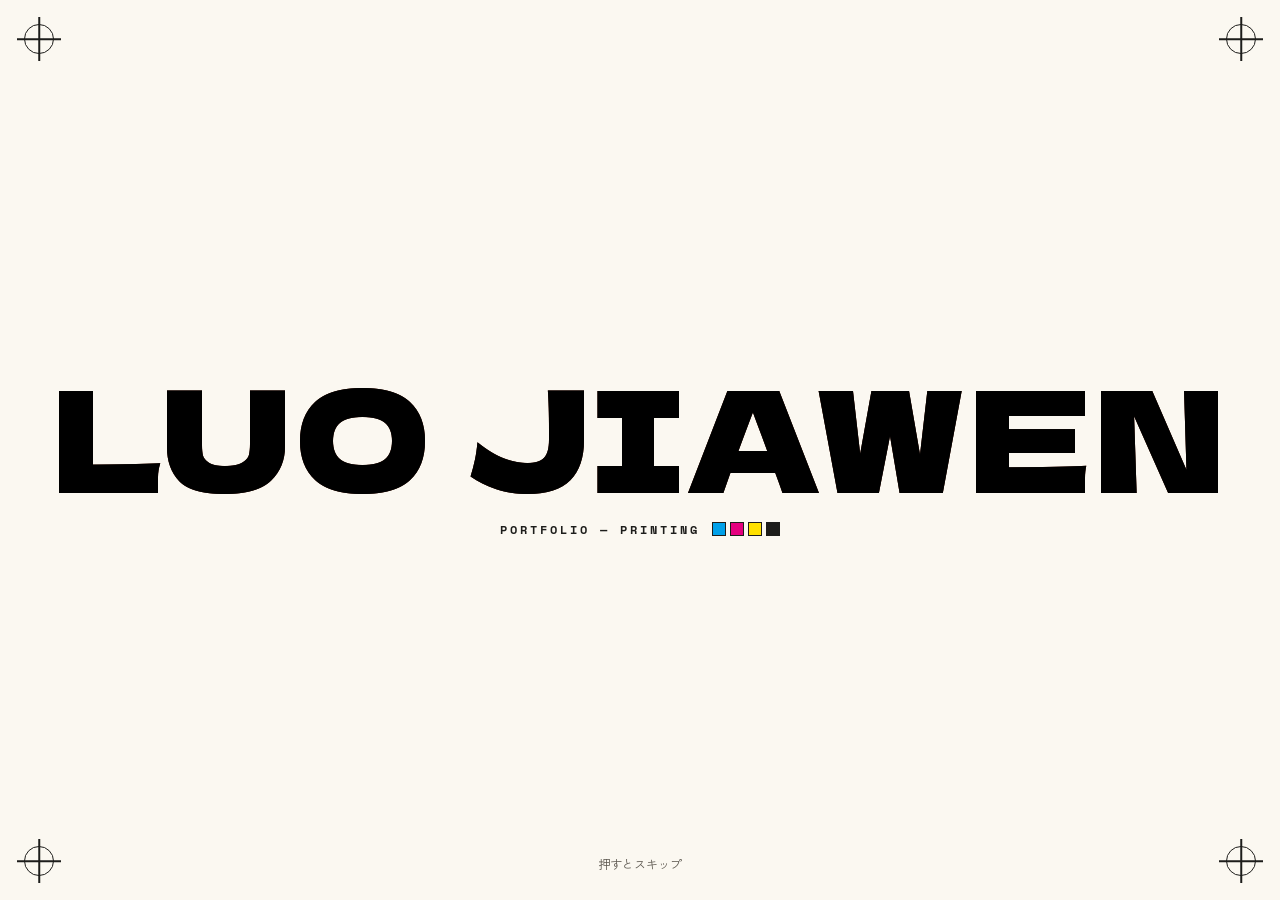
==== index.html @ 07262167 "Build desk-themed portfolio site from PRD Cutting-mat desk metaphor: CMYK registration intro, HELLO " ====
<!DOCTYPE html>
<html lang="ja">
<head>
<meta charset="UTF-8">
<meta name="viewport" content="width=device-width, initial-scale=1.0, viewport-fit=cover">
<title>LUO JIAWEN ポートフォリオ｜UI/UX・イラスト・Web制作</title>
<meta name="description" content="UI/UXデザイン、イラスト、グラフィック、Web制作を手がける罗嘉雯（ルオ ジアウェン）のポートフォリオ。デザインから実装まで、自分の手でつくっています。">
<meta name="theme-color" content="#2c5a4c">

<!-- SNS でシェアされたときの表示（OGP） -->
<meta property="og:type" content="website">
<meta property="og:title" content="LUO JIAWEN ポートフォリオ｜UI/UX・イラスト・Web制作">
<meta property="og:description" content="作業机の上に、作品を並べました。UI/UX・イラスト・グラフィック・Web制作・Webゲームのポートフォリオ。">
<!-- ※ 公開URLが変わったら、下の2行のURLも変えてください -->
<meta property="og:url" content="https://huu69769.github.io/portfolio/">
<meta property="og:image" content="https://huu69769.github.io/portfolio/assets/og.png">
<meta name="twitter:card" content="summary_large_image">

<link rel="icon" href="data:image/svg+xml,%3Csvg xmlns='http://www.w3.org/2000/svg' viewBox='0 0 32 32'%3E%3Crect x='2' y='5' width='28' height='22' rx='4' fill='%23fff' stroke='%231d1d1b' stroke-width='2'/%3E%3Cpath d='M3 10a4 4 0 0 1 4-4h18a4 4 0 0 1 4 4v4H3z' fill='%23e5322d'/%3E%3C/svg%3E">

<link rel="preconnect" href="https://fonts.googleapis.com">
<link rel="preconnect" href="https://fonts.gstatic.com" crossorigin>
<link href="https://fonts.googleapis.com/css2?family=Dela+Gothic+One&family=Permanent+Marker&family=Space+Mono:wght@400;700&family=Zen+Kaku+Gothic+New:wght@400;700&display=swap" rel="stylesheet">
<link rel="stylesheet" href="assets/css/style.css">
</head>
<body>

<!-- 開始の演出（印刷の版がずれて → ぴたっと合う）。押すとスキップ -->
<div id="intro" aria-hidden="true">
  <div class="intro-plates">
    <span class="plate c">LUO JIAWEN</span>
    <span class="plate m">LUO JIAWEN</span>
    <span class="plate y">LUO JIAWEN</span>
    <span class="plate k">LUO JIAWEN</span>
  </div>
  <p class="intro-cap">PORTFOLIO — PRINTING <span class="intro-bar"><i></i><i></i><i></i><i></i></span></p>
  <span class="reg tl"></span><span class="reg tr"></span><span class="reg bl"></span><span class="reg br"></span>
  <span class="intro-skip">押すとスキップ</span>
</div>

<main id="desk" class="desk">
  <!-- 背景の飾り（カッティングマットの目盛り・角度線）。読み上げ対象外 -->
  <div class="mat-deco" aria-hidden="true">
    <svg class="mat-angles" viewBox="0 0 400 400" preserveAspectRatio="none">
      <path d="M0 400L400 0M0 300L300 0M100 400L400 100" />
    </svg>
    <div class="mat-ruler-top"></div>
    <div class="mat-ruler-left"></div>
    <span class="mat-stamp">CUTTING MAT — A2 — 1 GRID = 1 cm</span>
  </div>

  <!-- 名札（自己紹介） -->
  <section class="nametag" aria-labelledby="hero-title">
    <h1 id="hero-title" class="nt-title">
      <span class="nt-band"><span class="nt-hello">HELLO</span> <span class="nt-my">MY NAME IS</span></span>
      <span class="nt-name">LUO JIAWEN</span>
    </h1>
    <ul class="nt-fields" aria-label="制作領域">
      <li><button class="field" data-open="uiux"><b>UI/UX</b><span>システム設計</span></button></li>
      <li><button class="field" data-open="illust"><b>Illustration</b><span>イラスト制作</span></button></li>
      <li><button class="field" data-open="univ"><b>Graphic</b><span>大学時代の作品</span></button></li>
    </ul>
    <div class="nt-cta">
      <button class="btn btn-ink" data-open="works">作品を見る</button>
      <button class="btn" data-open="contact">お問い合わせ</button>
    </div>
  </section>

  <!-- 机の上の作品たち（中身は assets/js/data.js の DESK から作られます） -->
  <div id="entries" class="entries" aria-label="作品と情報"></div>
</main>

<!-- 下の定規（ナビ ＋ 開いているウィンドウの一覧） -->
<nav class="ruler" aria-label="メインナビゲーション">
  <button class="rbtn m-only" id="mBack" disabled>
    <svg viewBox="0 0 24 24" aria-hidden="true"><path d="M15 5l-7 7 7 7"/></svg><span>もどる</span></button>
  <button class="rbtn m-only" id="mHome">
    <svg viewBox="0 0 24 24" aria-hidden="true"><path d="M4 11l8-7 8 7M6 10v10h12V10"/></svg><span>ホーム</span></button>
  <span class="ruler-brand d-only" aria-hidden="true">LUO JIAWEN</span>
  <button class="rbtn" data-open="works">
    <svg viewBox="0 0 24 24" aria-hidden="true"><path d="M3 7h7l2 2h9v11H3z"/></svg><span>作品</span></button>
  <button class="rbtn" data-open="about">
    <svg viewBox="0 0 24 24" aria-hidden="true"><circle cx="12" cy="9" r="4"/><path d="M4 21c1-4 4-6 8-6s7 2 8 6"/></svg><span>私について</span></button>
  <button class="rbtn" data-open="contact">
    <svg viewBox="0 0 24 24" aria-hidden="true"><rect x="3" y="6" width="18" height="13"/><path d="M3 7l9 7 9-7"/></svg><span>お問い合わせ</span></button>
  <div id="tabs" class="tabs d-only" aria-label="開いているウィンドウ"></div>
  <button class="rbtn d-only" id="resetDesk" title="作品の位置を最初に戻します">
    <svg viewBox="0 0 24 24" aria-hidden="true"><path d="M4 12a8 8 0 1 0 3-6.2M4 4v5h5"/></svg><span>並べ直す</span></button>
</nav>

<p id="live" class="sr-only" aria-live="polite"></p>

<script src="assets/js/data.js"></script>
<script src="assets/js/main.js"></script>
</body>
</html>
---- assets/css/style.css ----
/* ==========================================================================
   style.css ― 見た目（色・形・配置）
   色を変えたいときは、すぐ下の :root の中だけ変えれば全体に反映されます。
   ========================================================================== */
:root {
  --mat: #2c5a4c;            /* カッティングマットの緑 */
  --mat-line: rgba(255, 255, 255, .07);
  --mat-line-2: rgba(255, 255, 255, .15);
  --paper: #fbf8f1;          /* 紙 */
  --paper-2: #f1ebdd;
  --ink: #1d1d1b;            /* 墨 */
  --muted: #5b564e;          /* 補足の文字（紙の上でコントラスト 6:1 以上） */
  --red: #e5322d;            /* 名札の赤 */
  --pink: #ff4fa3;
  --blue: #0a6cff;
  --link: #0049b8;
  --yellow: #ffd23f;
  --kraft: #c9a274;
  --tape: rgba(246, 236, 204, .96);
  --bar: 54px;               /* 下の定規の高さ */

  --f-body: "Zen Kaku Gothic New", "Hiragino Sans", "Noto Sans JP", sans-serif;
  --f-display: "Dela Gothic One", "Zen Kaku Gothic New", sans-serif;
  --f-marker: "Permanent Marker", "Comic Sans MS", cursive;
  --f-mono: "Space Mono", ui-monospace, "SFMono-Regular", Menlo, monospace;
}

*, *::before, *::after { box-sizing: border-box; }
html, body { margin: 0; height: 100%; }
body {
  font-family: var(--f-body);
  color: var(--ink);
  background: var(--mat);
  overflow: hidden;
  -webkit-font-smoothing: antialiased;
  -webkit-tap-highlight-color: transparent;
}
img { display: block; max-width: 100%; }
button { font: inherit; color: inherit; }
a { color: var(--link); }
[hidden] { display: none !important; }
.sr-only {
  position: absolute !important; width: 1px; height: 1px; padding: 0; margin: -1px;
  overflow: hidden; clip: rect(0 0 0 0); white-space: nowrap; border: 0;
}
:focus-visible { outline: 3px solid var(--yellow); outline-offset: 3px; }
.sheet :focus-visible { outline-color: var(--blue); }
.img-missing { visibility: hidden; }
.m-only { display: none !important; }

/* ---------- ボタン ---------- */
.btn {
  display: inline-flex; align-items: center; justify-content: center; gap: 6px;
  min-height: 44px; padding: 0 18px;
  border: 2px solid var(--ink); border-radius: 999px;
  background: #fff; color: var(--ink);
  font-weight: 700; font-size: 14px; line-height: 1.2; text-decoration: none; white-space: nowrap;
  box-shadow: 3px 3px 0 var(--ink);
  cursor: pointer;
  transition: transform .12s, box-shadow .12s;
}
.btn:hover { transform: translate(-1px, -1px); box-shadow: 4px 4px 0 var(--ink); }
.btn:active { transform: translate(2px, 2px); box-shadow: 1px 1px 0 var(--ink); }
.btn-ink { background: var(--ink); color: #fff; box-shadow: 3px 3px 0 var(--red); }
.btn-ink:hover { box-shadow: 4px 4px 0 var(--red); }
.btn-red { background: var(--red); color: #fff; }
.row { display: flex; flex-wrap: wrap; gap: 12px; margin-top: 18px; }

/* ==========================================================================
   開始の演出（版ずれ → 見当合わせ）
   ========================================================================== */
#intro {
  --d: 1500ms;
  position: fixed; inset: 0; z-index: 9999;
  display: grid; place-items: center; align-content: center; gap: 18px;
  background: var(--paper);
  cursor: pointer;
  transition: opacity .35s, visibility .35s;
}
#intro.out { opacity: 0; visibility: hidden; }
.intro-plates { display: grid; font-family: var(--f-display); font-size: clamp(42px, 11vw, 150px); line-height: 1; letter-spacing: .02em; }
.plate { grid-area: 1 / 1; mix-blend-mode: multiply; animation: register var(--d) cubic-bezier(.6, 0, .2, 1) both; }
.plate.c { color: #00a0e9; --x: -.14em; --y: -.07em; }
.plate.m { color: #e4007f; --x: .12em;  --y: .05em; }
.plate.y { color: #ffe100; --x: -.05em; --y: .12em; }
.plate.k { color: var(--ink); animation-name: ink-in; }
@keyframes register { from { transform: translate(var(--x), var(--y)); } 70%, to { transform: none; } }
@keyframes ink-in { 0%, 55% { opacity: 0; } 85%, to { opacity: 1; } }
.intro-cap { margin: 0; font: 700 12px var(--f-mono); letter-spacing: .25em; display: flex; align-items: center; gap: 12px; }
.intro-bar { display: inline-flex; gap: 4px; }
.intro-bar i { width: 14px; height: 14px; border: 1.5px solid var(--ink); animation: fill var(--d) steps(1) both; }
.intro-bar i:nth-child(1) { --c: #00a0e9; animation-delay: calc(var(--d) * .1); }
.intro-bar i:nth-child(2) { --c: #e4007f; animation-delay: calc(var(--d) * .3); }
.intro-bar i:nth-child(3) { --c: #ffe100; animation-delay: calc(var(--d) * .5); }
.intro-bar i:nth-child(4) { --c: var(--ink); animation-delay: calc(var(--d) * .7); }
@keyframes fill { from { background: transparent; } to { background: var(--c); } }
.reg { position: absolute; width: 30px; height: 30px; border: 1.5px solid var(--ink); border-radius: 50%; }
.reg::before, .reg::after { content: ""; position: absolute; background: var(--ink); }
.reg::before { left: 50%; top: -8px; bottom: -8px; width: 1.5px; transform: translateX(-50%); }
.reg::after { top: 50%; left: -8px; right: -8px; height: 1.5px; transform: translateY(-50%); }
.reg.tl { top: 24px; left: 24px; } .reg.tr { top: 24px; right: 24px; }
.reg.bl { bottom: 24px; left: 24px; } .reg.br { bottom: 24px; right: 24px; }
.intro-skip { position: absolute; bottom: 28px; left: 50%; transform: translateX(-50%); font-size: 12px; color: var(--muted); }

/* ==========================================================================
   机（カッティングマット）
   ========================================================================== */
.desk {
  position: fixed; inset: 0 0 var(--bar) 0;
  overflow: hidden; overflow: clip;
  background-color: var(--mat);
  background-image:
    linear-gradient(var(--mat-line-2) 1px, transparent 1px),
    linear-gradient(90deg, var(--mat-line-2) 1px, transparent 1px),
    linear-gradient(var(--mat-line) 1px, transparent 1px),
    linear-gradient(90deg, var(--mat-line) 1px, transparent 1px);
  background-size: 120px 120px, 120px 120px, 24px 24px, 24px 24px;
  background-position: -1px -1px;
}
.mat-deco { position: absolute; inset: 0; pointer-events: none; }
.mat-angles { position: absolute; inset: 0; width: 100%; height: 100%; }
.mat-angles path { stroke: rgba(255, 255, 255, .07); stroke-width: 1.5; fill: none; vector-effect: non-scaling-stroke; }
.mat-ruler-top, .mat-ruler-left { position: absolute; }
.mat-ruler-top {
  top: 0; left: 0; right: 0; height: 12px;
  background:
    repeating-linear-gradient(90deg, rgba(255,255,255,.4) 0 1px, transparent 1px 120px) 0 0 / 100% 12px no-repeat,
    repeating-linear-gradient(90deg, rgba(255,255,255,.25) 0 1px, transparent 1px 24px) 0 0 / 100% 6px no-repeat;
}
.mat-ruler-left {
  top: 0; bottom: 0; left: 0; width: 12px;
  background:
    repeating-linear-gradient(rgba(255,255,255,.4) 0 1px, transparent 1px 120px) 0 0 / 12px 100% no-repeat,
    repeating-linear-gradient(rgba(255,255,255,.25) 0 1px, transparent 1px 24px) 0 0 / 6px 100% no-repeat;
}
.mat-stamp {
  position: absolute; left: 24px; bottom: 14px;
  font: 700 11px var(--f-mono); letter-spacing: .2em; color: rgba(255, 255, 255, .28);
}

/* ---------- 名札（自己紹介） ---------- */
.nametag {
  position: absolute; left: 50%; top: 50%; z-index: 1;
  width: clamp(320px, 35vw, 460px);
  padding-bottom: 20px;
  background: #fff;
  border-radius: 18px;
  box-shadow: 0 0 0 2px var(--ink), 10px 12px 0 rgba(0, 0, 0, .28);
  transform: translate(-50%, -52%) rotate(-2deg);
}
.nt-title { margin: 0; font-weight: 400; text-align: center; }
.nt-band {
  display: block;
  padding: 16px 12px 14px;
  background: var(--red); color: #fff;
  border-radius: 18px 18px 0 0;
}
.nt-hello { display: block; font-family: var(--f-display); font-size: clamp(46px, 5vw, 70px); line-height: 1; letter-spacing: .05em; }
.nt-my { display: block; margin-top: 6px; font: 700 clamp(12px, 1.2vw, 16px) var(--f-mono); letter-spacing: .32em; }
.nt-name {
  display: block;
  padding: 16px 10px 4px;
  font-family: var(--f-marker); font-size: clamp(38px, 4.4vw, 60px); line-height: 1.05;
  transform: rotate(-3deg);
}
.nt-fields { list-style: none; display: grid; grid-template-columns: repeat(3, 1fr); gap: 8px; margin: 12px 18px 0; padding: 0; }
.field {
  width: 100%; min-height: 54px;
  display: flex; flex-direction: column; align-items: center; justify-content: center; gap: 2px;
  padding: 6px 4px;
  border: 1.5px dashed #a9a193; border-radius: 10px;
  background: #faf7f0;
  cursor: pointer;
}
.field:hover { border-style: solid; border-color: var(--ink); background: #fff; }
.field b { font: 700 13px var(--f-mono); }
.field span { font-size: 11.5px; color: var(--muted); }
.nt-cta { display: flex; justify-content: center; gap: 12px; margin: 16px 18px 0; }

/* ==========================================================================
   机の上の作品（ドラッグできる）
   ========================================================================== */
.entries { position: absolute; inset: 14px 0 0 14px; z-index: 2; pointer-events: none; }
.entry {
  --r: 0deg;
  position: absolute;
  width: 18em;
  display: flex; flex-direction: column; align-items: center; gap: .5em;
  padding: .6em;
  border: 0; background: none;
  font-size: 10px; text-decoration: none; color: var(--ink);
  cursor: grab;
  touch-action: none; user-select: none; -webkit-user-select: none;
  pointer-events: auto;
  transform: rotate(var(--r));
}
body:not(.ready) .entry { opacity: 0; }
body.ready .entry { animation: drop .5s cubic-bezier(.3, 1.4, .5, 1) backwards; animation-delay: calc(var(--i) * 50ms); }
@keyframes drop { from { opacity: 0; transform: translateY(-18px) rotate(calc(var(--r) * 2)) scale(1.08); } }
.entry.settle { transition: left .45s cubic-bezier(.3, 1.2, .5, 1), top .45s cubic-bezier(.3, 1.2, .5, 1); }
.entry:focus-visible { outline-offset: 2px; border-radius: 10px; }
.thing { position: relative; display: grid; place-items: center; width: 16em; height: 12.5em; transition: transform .18s; }
.thing > * { filter: drop-shadow(.5em .6em 0 rgba(0, 0, 0, .28)); }
.entry.dragging { cursor: grabbing; z-index: 50; }
.entry.dragging .thing { transform: scale(1.05) rotate(2deg); }
.entry.dragging .thing > * { filter: drop-shadow(1em 1.3em 0 rgba(0, 0, 0, .22)); }
.tape {
  position: relative;
  padding: .35em 1em;
  background: var(--tape);
  font-size: 1.35em; font-weight: 700; line-height: 1.3; text-align: center;
  transform: rotate(calc(var(--r) * -1.3));
  clip-path: polygon(2% 0, 98% 4%, 100% 50%, 97% 100%, 1% 96%, 0 50%);
}
@media (hover: hover) {
  .entry:hover .thing { transform: translateY(-5px); }
}

/* --- 小物：ブラウザ（Web制作） --- */
.o-browser { width: 16em; height: 11em; display: flex; flex-direction: column; background: #fff; border: .2em solid var(--ink); border-radius: .7em; overflow: hidden; }
.o-bar { display: flex; gap: .35em; align-items: center; height: 1.7em; padding: 0 .6em; background: var(--ink); flex: none; }
.o-bar i { width: .6em; height: .6em; border-radius: 50%; background: var(--red); }
.o-bar i:nth-child(2) { background: var(--yellow); }
.o-bar i:nth-child(3) { background: #3ccf8e; }
.o-screen { position: relative; flex: 1; overflow: hidden; background: repeating-linear-gradient(-45deg, var(--blue) 0 .9em, #3a88ff .9em 1.8em); }
.o-screen img { width: 100%; height: 100%; object-fit: cover; object-position: top; }
.o-www { position: absolute; right: .5em; bottom: .5em; padding: .15em .6em; background: var(--yellow); border: .15em solid var(--ink); border-radius: 99px; font: 700 1.1em var(--f-mono); }

/* --- 小物：ゲームカセット（Web ゲーム） --- */
.o-cart {
  position: relative; width: 12.5em; height: 12.5em;
  background: #d8d2c4;
  border: .2em solid var(--ink);
  border-radius: .5em .5em 1.2em 1.2em;
  clip-path: polygon(0 0, 84% 0, 100% 12%, 100% 100%, 0 100%);
}
.o-cart::before {
  content: ""; position: absolute; left: 1em; right: 2.4em; top: .7em; height: 1.3em;
  background: repeating-linear-gradient(90deg, #a79f8f 0 .25em, transparent .25em .6em);
}
.o-cart-label {
  position: absolute; left: 1em; right: 1em; top: 2.6em; bottom: 1.6em;
  display: flex; flex-direction: column; overflow: hidden;
  background: var(--c, var(--pink)); border: .15em solid var(--ink); border-radius: .3em;
}
.o-cart-label img { flex: 1; min-height: 0; width: 100%; object-fit: cover; border-bottom: .15em solid var(--ink); background: var(--paper); }
.o-cart-label b { padding: .2em .4em; font: 700 1.05em var(--f-mono); color: #fff; letter-spacing: .1em; }
.o-cart-play {
  position: absolute; right: -.4em; bottom: 1em; z-index: 1;
  padding: .2em .7em; background: var(--yellow); border: .15em solid var(--ink); border-radius: 99px;
  font: 700 1.1em var(--f-mono); transform: rotate(-8deg);
}
.preview {
  position: absolute; left: 50%; bottom: calc(100% - .5em); z-index: 5;
  width: 24em; padding: .7em;
  background: #fff; border: .2em solid var(--ink); border-radius: .8em;
  box-shadow: .6em .6em 0 rgba(0, 0, 0, .3);
  transform: translateX(-50%) rotate(calc(var(--r) * -1));
  opacity: 0; visibility: hidden; transition: opacity .15s, visibility .15s;
  pointer-events: none;
}
.preview-below .preview { bottom: auto; top: calc(100% - 1em); }
.preview img { width: 100%; aspect-ratio: 16 / 10; object-fit: cover; border-radius: .4em; background: var(--paper-2); }
.preview span { display: block; margin-top: .5em; font-size: 1.25em; font-weight: 700; text-align: left; }
@media (hover: hover) {
  .entry:hover .preview { opacity: 1; visibility: visible; }
}
.entry:focus-visible .preview { opacity: 1; visibility: visible; }
.entry.dragging .preview { opacity: 0; visibility: hidden; }

/* --- 小物：タブレット2枚（UI/UX） --- */
.o-tabs { position: relative; width: 16em; height: 12em; }
.o-tab {
  position: absolute; width: 13.5em; height: 9.6em; padding: .6em;
  background: var(--ink); border-radius: 1em;
}
.o-tab img { width: 100%; height: 100%; object-fit: cover; border-radius: .4em; background: #333; }
.o-tab:nth-child(1) { right: 0; top: 0; transform: rotate(7deg); }
.o-tab:nth-child(2) { left: 0; bottom: 0; transform: rotate(-4deg); }

/* --- 小物：スケッチブック（イラスト） --- */
.o-sketch { position: relative; width: 14em; height: 11.5em; padding: 1.8em 1.2em 1.2em; background: var(--kraft); border: .2em solid var(--ink); border-radius: .3em .3em .6em .6em; }
.o-sketch::before {
  content: ""; position: absolute; left: .8em; right: .8em; top: -.7em; height: 1.6em;
  background: radial-gradient(circle at 50% 50%, transparent .28em, var(--ink) .3em, var(--ink) .42em, transparent .44em) 0 0 / 1.1em 1.6em repeat-x;
}
.o-sketch img { width: 100%; height: 100%; object-fit: cover; border: .2em solid #fff; background: #fff; }

/* --- 小物：ポラロイド（大学時代） --- */
.o-polas { position: relative; width: 16em; height: 12.5em; }
.o-pola { position: absolute; width: 9.6em; padding: .6em .6em 2.2em; background: #fff; border: .12em solid #cfc8b8; }
.o-pola img { width: 100%; aspect-ratio: 1; object-fit: cover; background: var(--paper-2); }
.o-pola:nth-child(1) { left: .5em; top: .6em; transform: rotate(-9deg); }
.o-pola:nth-child(2) { right: .5em; top: 0; transform: rotate(6deg); }

/* --- 小物：フォルダ（すべての作品） --- */
.o-folder { position: relative; width: 15.5em; height: 11em; margin-top: 1em; }
.o-folder::before { content: ""; position: absolute; left: 0; top: -1.2em; width: 6em; height: 2em; background: #e0b965; border: .2em solid var(--ink); border-bottom: 0; border-radius: .5em .5em 0 0; }
.o-folder-paper { position: absolute; left: 1em; right: 1.4em; top: -.6em; height: 5em; background: #fff; border: .15em solid var(--ink); transform: rotate(-3deg); }
.o-folder-paper + .o-folder-paper { background: var(--pink); transform: rotate(4deg); left: 2.5em; }
.o-folder-front {
  position: absolute; inset: 0;
  display: flex; flex-direction: column; justify-content: center; align-items: center; gap: .2em;
  background: #f0cd7d; border: .2em solid var(--ink); border-radius: .3em .6em .6em .6em;
}
.o-folder-front b { font-family: var(--f-display); font-size: 2.6em; letter-spacing: .06em; }
.o-folder-front small { font: 700 1.05em var(--f-mono); letter-spacing: .2em; }

/* --- 小物：IDカード（私について） --- */
.o-id { width: 15.5em; height: 10em; display: grid; grid-template-columns: 4.8em 1fr; grid-template-rows: 2.2em 1fr; gap: .7em; padding: 0 .9em .9em; background: #fff; border: .2em solid var(--ink); border-radius: .8em; overflow: hidden; }
.o-id-head { grid-column: 1 / -1; margin: 0 -.9em; padding: 0 .9em; display: flex; align-items: center; justify-content: space-between; background: var(--red); color: #fff; font: 700 1.05em var(--f-mono); letter-spacing: .2em; }
.o-id img { width: 4.8em; height: 5.8em; object-fit: cover; border: .15em solid var(--ink); border-radius: .3em; }
.o-id-lines { display: flex; flex-direction: column; gap: .55em; padding-top: .3em; }
.o-id-lines i { display: block; height: .55em; border-radius: 1em; background: #ddd6c8; }
.o-id-lines i:first-child { height: .9em; width: 80%; background: var(--ink); }
.o-id-lines i:nth-child(3) { width: 70%; }

/* --- 小物：封筒（お問い合わせ） --- */
.o-mail {
  position: relative; width: 15.5em; height: 10em;
  background: #fff;
  border: .55em solid transparent;
  border-image: repeating-linear-gradient(-45deg, var(--red) 0 .8em, #fff .8em 1.6em, var(--blue) 1.6em 2.4em, #fff 2.4em 3.2em) 10;
  outline: .2em solid var(--ink);
}
.o-mail svg { position: absolute; inset: 0; width: 100%; height: 100%; }
.o-mail-stamp { position: absolute; right: .6em; top: .6em; width: 3em; height: 3.6em; background: var(--yellow); outline: .2em dotted #fff; outline-offset: -.35em; border: .12em solid var(--ink); display: grid; place-items: center; font: 700 1.4em var(--f-display); }

/* --- 小物：履歴書 --- */
.o-doc { position: relative; width: 10.5em; height: 13em; padding: 2.2em 1em 1em; background: #fff; border: .2em solid var(--ink); }
.o-doc b { display: block; font-size: 1.3em; margin-bottom: .5em; }
.o-doc i { display: block; height: .45em; margin-bottom: .6em; background: #ddd6c8; border-radius: 1em; }
.o-doc i:nth-of-type(2) { width: 75%; }
.o-doc i:nth-of-type(4) { width: 60%; }
.o-doc-pdf { position: absolute; right: -.6em; bottom: 1.2em; padding: .1em .6em; background: var(--red); color: #fff; border: .15em solid var(--ink); font: 700 1.2em var(--f-mono); }
.o-doc::before { content: ""; position: absolute; left: 1.4em; top: -1.1em; width: 1.6em; height: 3.4em; border: .3em solid #8c8a86; border-radius: 1em; }

/* ==========================================================================
   ウィンドウ（シート）
   ========================================================================== */
.sheet {
  position: absolute;
  display: flex; flex-direction: column;
  max-width: calc(100% - 24px); max-height: calc(100% - 24px);
  background: var(--paper);
  border: 2px solid var(--ink); border-radius: 12px;
  box-shadow: 9px 10px 0 rgba(0, 0, 0, .32);
  overflow: hidden;
  animation: sheet-in .2s cubic-bezier(.2, 1.2, .4, 1);
}
@keyframes sheet-in { from { opacity: 0; transform: translateY(10px) scale(.97); } }
.sheet-bar {
  display: flex; align-items: center; gap: 10px; flex: none;
  height: 46px; padding: 0 6px 0 12px;
  background: #8b857a; color: #fff;
  cursor: grab; user-select: none; -webkit-user-select: none; touch-action: none;
}
.sheet.active .sheet-bar { background: var(--ink); }
.sheet-kind { flex: none; padding: 2px 8px; border-radius: 4px; background: var(--k, #fff); color: var(--ink); font: 700 10.5px var(--f-mono); letter-spacing: .12em; }
.sheet-title { flex: 1; min-width: 0; margin: 0; font-size: 15px; font-weight: 700; white-space: nowrap; overflow: hidden; text-overflow: ellipsis; }
.sheet-title:focus { outline: none; }
.sbtn {
  flex: none; width: 34px; height: 34px;
  display: grid; place-items: center;
  border: 1.5px solid rgba(255, 255, 255, .7); border-radius: 8px;
  background: transparent; color: #fff;
  cursor: pointer;
}
.sbtn:hover { background: rgba(255, 255, 255, .15); }
.sbtn svg { width: 16px; height: 16px; fill: none; stroke: currentColor; stroke-width: 2.4; stroke-linecap: round; }
.sheet-body { flex: 1; min-height: 0; overflow: auto; overscroll-behavior: contain; padding: 22px; }
.sheet-foot { flex: none; padding: 7px 14px; border-top: 1.5px solid #e2dbcb; background: var(--paper-2); font-size: 12.5px; color: var(--muted); }
.sheet.maxed { position: fixed !important; inset: 0 !important; width: auto !important; max-width: none; max-height: none; border-radius: 0; z-index: 8000 !important; }
.sheet.maxed .sheet-body { padding: 10px; display: flex; flex-direction: column; }

.lead { margin: 0 0 18px; line-height: 1.8; font-size: 14.5px; }

/* ---------- 作品カード ---------- */
.filters { display: flex; flex-wrap: wrap; gap: 8px; margin: 0 0 22px; }
.chip {
  min-height: 40px; padding: 0 14px;
  border: 1.5px solid var(--ink); border-radius: 999px; background: #fff;
  font-size: 13px; font-weight: 700; cursor: pointer;
}
.chip[aria-pressed="true"] { background: var(--ink); color: #fff; }
.cat + .cat { margin-top: 30px; }
.cat-h { display: flex; align-items: baseline; gap: 10px; margin: 0 0 14px; font-size: 17px; }
.cat-h small { font: 700 11px var(--f-mono); color: var(--muted); letter-spacing: .1em; }
.cards { display: grid; grid-template-columns: repeat(auto-fill, minmax(190px, 1fr)); gap: 18px; }
.card {
  display: flex; flex-direction: column; gap: 4px;
  padding: 0; border: 0; background: none; text-align: left;
  cursor: pointer;
}
.card .ph { position: relative; aspect-ratio: 4 / 3; margin-bottom: 6px; overflow: hidden; border: 2px solid var(--ink); border-radius: 8px; background: var(--paper-2); }
.card .ph img { width: 100%; height: 100%; object-fit: cover; transition: transform .35s; }
.card:hover .ph img { transform: scale(1.04); }
.card b { font-size: 15px; line-height: 1.4; }
.card small { font-size: 12.5px; line-height: 1.6; color: var(--muted); }
.badge { position: absolute; left: 8px; top: 8px; z-index: 1; padding: 2px 9px; border-radius: 99px; background: var(--ink); color: #fff; font: 700 11px var(--f-mono); letter-spacing: .06em; }
.badge.play { background: var(--red); }
.ph-fake {
  width: 100%; height: 100%;
  display: grid; place-items: center; padding: 1em; text-align: center;
  background: repeating-linear-gradient(-45deg, var(--blue) 0 14px, #3a88ff 14px 28px);
  color: #fff; font-family: var(--f-display); font-size: clamp(16px, 2.4vw, 26px); line-height: 1.3;
}
.ph-fake.game { background: repeating-linear-gradient(-45deg, var(--pink) 0 14px, #ff74b7 14px 28px); color: var(--ink); }
.card .ph-fake { font-size: 15px; }

/* ---------- Web制作（ブラウザ＋カルーセル） ---------- */
.addr { display: flex; align-items: center; gap: 8px; margin-bottom: 14px; }
.addr-dots { display: flex; gap: 5px; }
.addr-dots i { width: 11px; height: 11px; border-radius: 50%; border: 1.5px solid var(--ink); background: var(--red); }
.addr-dots i:nth-child(2) { background: var(--yellow); }
.addr-dots i:nth-child(3) { background: #3ccf8e; }
.addr-field {
  flex: 1; min-width: 0; height: 40px; display: flex; align-items: center; padding: 0 14px;
  border: 1.5px solid var(--ink); border-radius: 999px; background: #fff;
  font: 13px var(--f-mono); white-space: nowrap; overflow: hidden; text-overflow: ellipsis;
}
.addr .btn { min-height: 40px; padding: 0 14px; box-shadow: 2px 2px 0 var(--ink); }
.car { position: relative; }
.car-view { overflow: hidden; }
.car-track { display: flex; transition: transform .5s cubic-bezier(.3, .8, .2, 1); touch-action: pan-y; }
.slide { flex: 0 0 100%; min-width: 0; padding: 2px 2px 6px; }
.shot {
  position: relative; display: block; width: 100%; aspect-ratio: 16 / 9; padding: 0;
  overflow: hidden; border: 2px solid var(--ink); border-radius: 10px; background: var(--paper-2);
  cursor: pointer;
}
.shot img { width: 100%; height: 100%; object-fit: cover; object-position: top; transition: transform .4s; }
.shot:hover img { transform: scale(1.02); }
.shot-play { position: absolute; right: 12px; bottom: 12px; padding: 4px 12px; border: 2px solid var(--ink); border-radius: 99px; background: var(--yellow); font: 700 13px var(--f-mono); }
.car-nav { position: absolute; left: 0; right: 0; top: 0; aspect-ratio: 16 / 9; pointer-events: none; display: flex; align-items: center; justify-content: space-between; padding: 0 10px; }
.car-arrow {
  pointer-events: auto;
  width: 46px; height: 46px; display: grid; place-items: center;
  border: 2px solid var(--ink); border-radius: 50%; background: #fff;
  box-shadow: 2px 2px 0 var(--ink); cursor: pointer;
}
.car-arrow svg { width: 20px; height: 20px; fill: none; stroke: currentColor; stroke-width: 2.6; stroke-linecap: round; stroke-linejoin: round; }
.slide-info { padding: 16px 2px 0; }
.slide-kind { display: inline-block; margin: 0 0 6px; padding: 1px 9px; border-radius: 4px; background: var(--blue); color: #fff; font: 700 11px var(--f-mono); letter-spacing: .08em; }
.slide-kind.game { background: var(--red); }
.slide-info h3 { margin: 0 0 6px; font-size: 20px; }
.slide-info p { margin: 0 0 6px; font-size: 14px; line-height: 1.75; }
.slide-info .role { font-size: 13px; color: var(--muted); }
.tags { display: flex; flex-wrap: wrap; gap: 6px; margin: 8px 0 0; padding: 0; list-style: none; }
.tags li { padding: 1px 10px; border: 1.5px solid var(--ink); border-radius: 99px; font: 700 11.5px var(--f-mono); }
.slide-actions { display: flex; flex-wrap: wrap; gap: 12px; margin-top: 14px; }
.dots { display: flex; justify-content: center; margin-top: 8px; }
.dot { width: 44px; height: 44px; display: grid; place-items: center; padding: 0; border: 0; background: none; cursor: pointer; }
.dot::before { content: ""; width: 12px; height: 12px; border: 2px solid var(--ink); border-radius: 99px; background: #fff; transition: width .2s; }
.dot.game::before { border-radius: 3px; border-color: var(--red); }
.dot[aria-current="true"]::before { width: 28px; background: var(--ink); }
.dot.game[aria-current="true"]::before { background: var(--red); }

/* ---------- Web ゲーム ---------- */
.g-title { display: grid; gap: 18px; }
.g-shot { display: block; width: 100%; padding: 0; aspect-ratio: 16 / 10; overflow: hidden; border: 2px solid var(--ink); border-radius: 10px; background: var(--paper-2); }
.g-shot img { width: 100%; height: 100%; object-fit: cover; }
button.g-shot { cursor: pointer; }
.g-ctrl { display: inline-block; margin: 0 0 8px; padding: 2px 10px; border-radius: 4px; background: var(--ink); color: #fff; font-size: 12px; font-weight: 700; }
.g-meta h3 { margin: 0 0 6px; font-family: var(--f-display); font-weight: 400; font-size: clamp(22px, 3vw, 30px); line-height: 1.25; }
.g-meta p { margin: 0 0 4px; line-height: 1.75; }
.g-pc { margin-top: 10px !important; padding: 12px 14px; border: 2px dashed var(--ink); border-radius: 10px; background: #fff3c4; font-weight: 700; }
.g-play { display: flex; flex-direction: column; gap: 12px; height: 100%; }
.g-stage { position: relative; width: 100%; height: clamp(260px, calc(100vh - 270px), 620px); height: clamp(260px, calc(100dvh - 270px), 620px); overflow: hidden; border: 2px solid var(--ink); border-radius: 10px; background: var(--paper); }
.g-stage iframe { position: absolute; inset: 0; width: 100%; height: 100%; border: 0; }
.g-stage:fullscreen { height: 100%; border: 0; border-radius: 0; }
.g-cover {
  position: absolute; inset: 0; z-index: 1;
  display: flex; flex-direction: column; align-items: center; justify-content: center; gap: 6px;
  width: 100%; border: 0; background: rgba(29, 29, 27, .8); color: #fff;
  font-size: 17px; font-weight: 700; cursor: pointer;
}
.g-cover b { padding: 12px 22px; border: 2px solid var(--ink); border-radius: 999px; background: var(--yellow); color: var(--ink); box-shadow: 3px 3px 0 #000; }
.g-cover small { margin-top: 8px; font-size: 12.5px; font-weight: 400; }
.g-tools { display: flex; flex-wrap: wrap; gap: 10px; }
.sheet.maxed .g-stage { flex: 1; height: auto; min-height: 0; }

/* ---------- 画像ビューア ---------- */
.viewer { display: flex; flex-direction: column; gap: 12px; }
.v-stage {
  position: relative; height: clamp(220px, calc(100vh - 360px), 640px); height: clamp(220px, calc(100dvh - 360px), 640px);
  display: grid; place-items: center;
  padding: 12px; overflow: auto; overscroll-behavior: contain;
  border-radius: 10px; background: #2a2926;
  touch-action: pan-y;
}
.v-stage img { max-width: 100%; max-height: 100%; width: auto; height: auto; }
.v-stage.tall { place-items: start center; }
.v-stage.tall img { max-height: none; width: min(100%, 860px); }
.v-bar { display: flex; align-items: center; justify-content: space-between; gap: 10px; }
.v-cap { flex: 1; margin: 0; text-align: center; font-size: 14px; line-height: 1.5; }
.v-count { display: inline-block; margin-left: 8px; font: 700 13px var(--f-mono); }
.v-thumbs { display: flex; gap: 8px; overflow-x: auto; padding: 2px 2px 6px; }
.v-thumb { flex: 0 0 72px; height: 54px; padding: 0; overflow: hidden; border: 2px solid transparent; border-radius: 6px; background: var(--paper-2); cursor: pointer; opacity: .6; }
.v-thumb img { width: 100%; height: 100%; object-fit: cover; }
.v-thumb[aria-current="true"] { border-color: var(--ink); opacity: 1; }
.v-thumb:hover { opacity: 1; }

/* ---------- 私について ---------- */
.about { display: grid; grid-template-columns: 150px 1fr; gap: 26px; align-items: start; }
.about-photo { position: relative; margin: 8px 0 0; transform: rotate(-3deg); }
.about-photo img { width: 150px; aspect-ratio: 1; object-fit: cover; border: 2px solid var(--ink); border-radius: 10px; box-shadow: 5px 5px 0 var(--ink); }
.about-photo::before { content: ""; position: absolute; left: 50%; top: -12px; z-index: 1; width: 70px; height: 22px; background: var(--tape); transform: translateX(-50%) rotate(4deg); }
.kicker { margin: 0 0 4px; font: 700 11px var(--f-mono); letter-spacing: .25em; color: var(--red); }
.about-name { margin: 0 0 12px; font-size: 22px; }
.about p { margin: 0 0 12px; font-size: 15px; line-height: 1.95; }
.exp { margin-top: 28px; padding: 20px 22px; border: 2px solid var(--ink); border-radius: 12px; background: #fff; }
.exp h3 { margin: 0 0 14px; font-size: 16px; }
.timeline { list-style: none; margin: 0; padding: 0 0 0 20px; border-left: 2px dashed var(--ink); }
.timeline li { position: relative; }
.timeline li + li { margin-top: 18px; }
.timeline li::before { content: ""; position: absolute; left: -28px; top: 4px; width: 12px; height: 12px; border: 2px solid var(--ink); border-radius: 50%; background: var(--red); }
.timeline li:nth-child(2)::before { background: var(--yellow); }
.t-period { margin: 0; font: 700 12px var(--f-mono); color: var(--muted); }
.t-title { margin: 2px 0 4px; font-size: 15px; font-weight: 700; line-height: 1.6; }
.t-text { margin: 0; font-size: 14px; line-height: 1.8; }

/* ---------- お問い合わせ ---------- */
.mail { position: relative; padding: 22px; background: #fff; border: 2px solid var(--ink); border-radius: 12px; }
.mail::before {
  content: ""; position: absolute; inset: 6px; pointer-events: none; border-radius: 8px;
  border: 6px solid transparent;
  border-image: repeating-linear-gradient(-45deg, var(--red) 0 10px, transparent 10px 20px, var(--blue) 20px 30px, transparent 30px 40px) 8;
  opacity: .9;
}
.mail-stamp { position: absolute; right: 26px; top: 26px; width: 58px; height: 70px; display: grid; place-items: center; background: var(--yellow); border: 2px solid var(--ink); outline: 3px dotted #fff; outline-offset: -7px; font: 24px var(--f-display); transform: rotate(5deg); }
.mail-head { margin: 8px 80px 16px 6px; }
.mail-head div { display: flex; gap: 12px; align-items: baseline; padding: 8px 0; border-bottom: 1.5px dashed #cfc7b6; }
.mail-head dt { flex: none; width: 3em; font-size: 13px; color: var(--muted); }
.mail-head dd { margin: 0; min-width: 0; font-weight: 700; overflow-wrap: anywhere; }
.mail-head a { font-family: var(--f-mono); font-size: 15px; }
.mail-lead { margin: 0 6px 12px; line-height: 1.9; font-size: 14.5px; }
.mail-thanks { margin: 0 6px; font-size: 17px; font-weight: 700; line-height: 1.7; color: var(--red); }
.mail .row { margin-left: 6px; }

/* ==========================================================================
   下の定規（ナビ・タスク一覧）
   ========================================================================== */
.ruler {
  position: fixed; left: 0; right: 0; bottom: 0; z-index: 7000;
  height: var(--bar);
  display: flex; align-items: center; gap: 6px;
  padding: 8px 10px 0;
  background:
    repeating-linear-gradient(90deg, rgba(29,29,27,.75) 0 1px, transparent 1px 50px) 10px 0 / 100% 10px no-repeat,
    repeating-linear-gradient(90deg, rgba(29,29,27,.45) 0 1px, transparent 1px 10px) 10px 0 / 100% 5px no-repeat,
    #f1e5bd;
  border-top: 2px solid var(--ink);
}
.ruler-brand { flex: none; margin: 0 8px 0 4px; font: 700 12px var(--f-mono); letter-spacing: .18em; }
.rbtn {
  flex: none; min-height: 36px; display: inline-flex; align-items: center; gap: 6px; padding: 0 12px;
  border: 1.5px solid var(--ink); border-radius: 8px; background: #fff;
  font-size: 13px; font-weight: 700; cursor: pointer;
}
.rbtn:hover { background: #fffaf0; }
.rbtn svg { width: 18px; height: 18px; flex: none; fill: none; stroke: currentColor; stroke-width: 2; stroke-linecap: round; stroke-linejoin: round; }
.ruler :focus-visible { outline-color: var(--blue); }
.tabs { flex: 1; min-width: 0; display: flex; gap: 6px; overflow: hidden; padding-left: 10px; margin-left: 4px; border-left: 2px solid rgba(29, 29, 27, .3); }
.tab { min-width: 0; max-width: 190px; flex: 0 1 auto; }
.tab span { overflow: hidden; white-space: nowrap; text-overflow: ellipsis; }
.tab .tk { flex: none; font: 700 10px var(--f-mono); padding: 1px 5px; border-radius: 3px; background: var(--k, #eee); }
.tab[aria-pressed="true"] { background: var(--ink); color: #fff; }
.tab[aria-pressed="true"] .tk { color: var(--ink); }
.tab.is-min { border-style: dashed; background: transparent; }

/* ==========================================================================
   中くらいの画面・低い画面
   ========================================================================== */
@media (min-width: 721px) and (max-width: 1100px) {
  .entry { font-size: 8.6px; }
}
@media (min-width: 721px) and (max-height: 720px) {
  .entry { font-size: 8.4px; }
  .nametag { width: clamp(300px, 31vw, 400px); padding-bottom: 14px; }
  .nt-hello { font-size: clamp(40px, 4.2vw, 56px); }
  .nt-name { font-size: clamp(32px, 3.6vw, 48px); padding-top: 10px; }
  .nt-cta { margin-top: 12px; }
}

/* ==========================================================================
   スマホ：同じ机を「ペンケースの中身」のように縦に並べる
   ========================================================================== */
@media (max-width: 720px) {
  :root { --bar: calc(62px + env(safe-area-inset-bottom)); }
  .d-only { display: none !important; }
  .m-only { display: flex !important; }

  .desk {
    overflow-x: hidden; overflow-y: auto; overscroll-behavior: contain;
    -webkit-overflow-scrolling: touch;
    background-attachment: local;
  }
  .mat-ruler-left, .mat-stamp { display: none; }
  .mat-angles { height: 100vh; }

  .nametag {
    position: relative; left: auto; top: auto;
    width: auto; max-width: 420px;
    margin: 28px 18px 10px; padding-bottom: 18px;
    transform: rotate(-1.5deg);
  }
  @media (min-width: 457px) { .nametag { margin-left: auto; margin-right: auto; } }
  .nt-hello { font-size: 52px; }
  .nt-name { font-size: 42px; padding-top: 12px; }
  .nt-fields { margin: 10px 14px 0; gap: 6px; }
  .nt-cta { margin: 14px 14px 0; }
  .nt-cta .btn { flex: 1; padding: 0 10px; }

  .entries {
    position: static; pointer-events: auto;
    display: grid; grid-template-columns: repeat(3, minmax(0, 1fr)); gap: 10px 4px;
    padding: 14px 6px 28px;
  }
  .entry {
    position: static; width: auto; min-width: 0;
    font-size: 6.4px; padding: 6px 0;
    cursor: pointer; touch-action: manipulation;
  }
  .tape { font-size: 12px; padding: 4px 8px; }
  .preview { display: none; }

  .sheet {
    position: fixed !important; inset: 0 0 var(--bar) 0 !important;
    width: auto !important; max-width: none; max-height: none;
    border: 0; border-radius: 0; box-shadow: none;
    animation: sheet-up .22s cubic-bezier(.2, .9, .3, 1);
  }
  @keyframes sheet-up { from { transform: translateY(24px); opacity: 0; } }
  .sheet-bar { height: 52px; cursor: default; padding-left: 14px; }
  .sbtn { width: 44px; height: 44px; }
  .sbtn[data-act="min"] { display: none; }
  .sheet-body { padding: 16px 16px 28px; }
  .cards { grid-template-columns: repeat(2, minmax(0, 1fr)); gap: 14px 12px; }
  .card b { font-size: 14px; }
  .chip { min-height: 44px; }
  .about { grid-template-columns: 1fr; gap: 18px; }
  .about-photo img { width: 120px; }
  .exp { padding: 16px; }
  .mail { padding: 18px 14px; }
  .mail-head { margin-right: 70px; }
  .mail-stamp { right: 18px; top: 18px; width: 48px; height: 58px; font-size: 20px; }
  .v-stage { height: 56dvh; padding: 6px; }
  .v-bar .btn { padding: 0 12px; }
  .car-arrow { width: 44px; height: 44px; }
  .g-play .g-stage { flex: 1; height: auto; min-height: 320px; }
  .sheet-body:has(.g-play) { display: flex; flex-direction: column; padding: 10px; }

  .ruler {
    gap: 2px; padding: 6px 4px env(safe-area-inset-bottom);
    background:
      repeating-linear-gradient(90deg, rgba(29,29,27,.45) 0 1px, transparent 1px 10px) 0 0 / 100% 5px no-repeat,
      #f1e5bd;
  }
  .rbtn {
    flex: 1 1 0; min-width: 0; min-height: 52px;
    flex-direction: column; justify-content: center; gap: 3px; padding: 2px;
    border: 0; background: transparent;
    font-size: 11px; letter-spacing: -.02em;
  }
  .rbtn span { white-space: nowrap; }
  .rbtn:disabled { opacity: .35; }
  .rbtn svg { width: 22px; height: 22px; }
}

/* ==========================================================================
   動きを減らす設定のとき
   ========================================================================== */
@media (prefers-reduced-motion: reduce) {
  *, *::before, *::after { animation: none !important; transition: none !important; scroll-behavior: auto !important; }
}
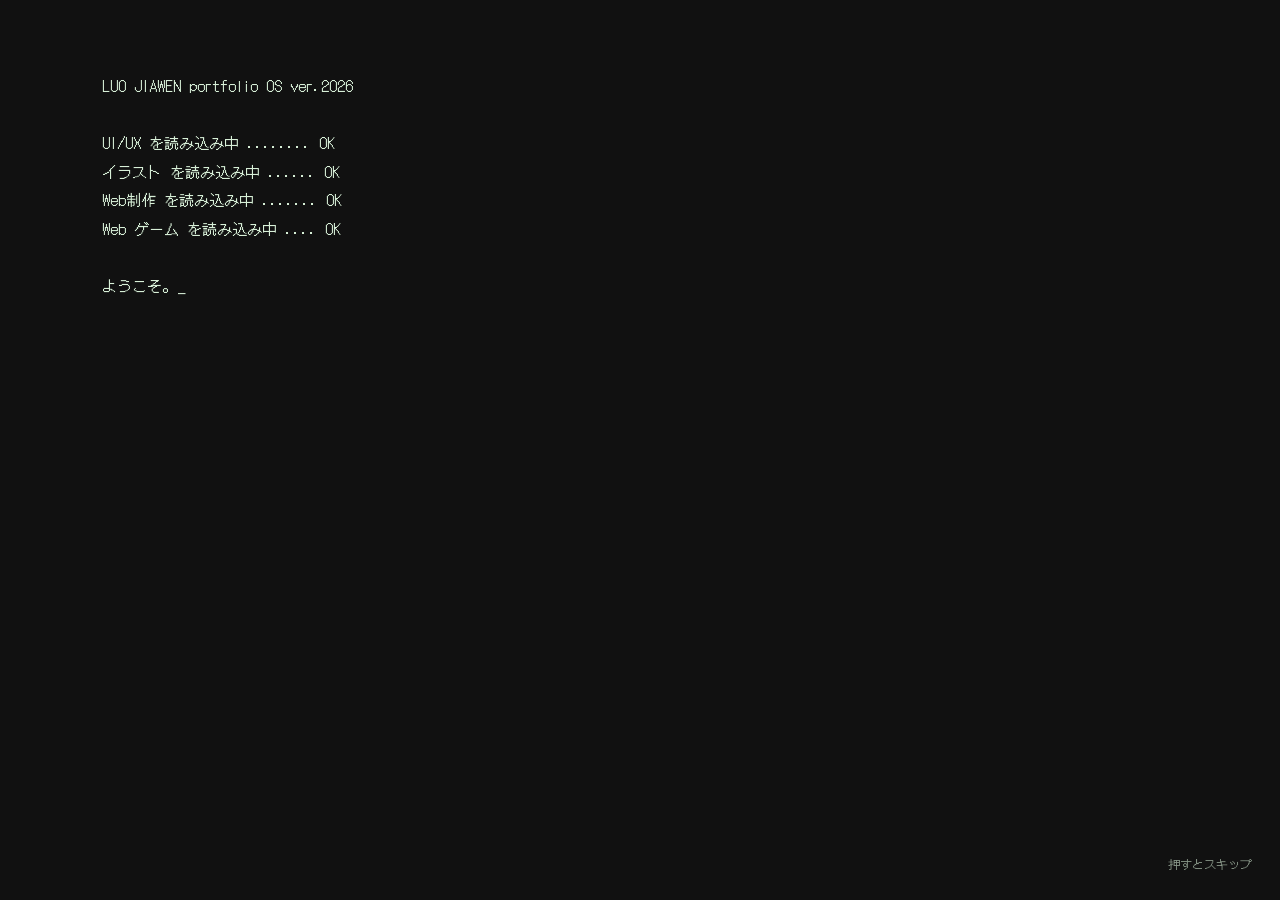
==== commit e62dc260: "Switch to retro desktop look from the reference demo Win98-style desktop: text boot screen, pixel ic" ====
--- a/index.html
+++ b/index.html
@@ -5,87 +5,76 @@
 <meta name="viewport" content="width=device-width, initial-scale=1.0, viewport-fit=cover">
 <title>LUO JIAWEN ポートフォリオ｜UI/UX・イラスト・Web制作</title>
 <meta name="description" content="UI/UXデザイン、イラスト、グラフィック、Web制作を手がける罗嘉雯（ルオ ジアウェン）のポートフォリオ。デザインから実装まで、自分の手でつくっています。">
-<meta name="theme-color" content="#2c5a4c">
+<meta name="theme-color" content="#4a7a74">
 
 <!-- SNS でシェアされたときの表示（OGP） -->
 <meta property="og:type" content="website">
 <meta property="og:title" content="LUO JIAWEN ポートフォリオ｜UI/UX・イラスト・Web制作">
-<meta property="og:description" content="作業机の上に、作品を並べました。UI/UX・イラスト・グラフィック・Web制作・Webゲームのポートフォリオ。">
+<meta property="og:description" content="レトロなパソコンのデスクトップに、作品を並べました。UI/UX・イラスト・グラフィック・Web制作・Webゲームのポートフォリオ。">
 <!-- ※ 公開URLが変わったら、下の2行のURLも変えてください -->
 <meta property="og:url" content="https://huu69769.github.io/portfolio/">
 <meta property="og:image" content="https://huu69769.github.io/portfolio/assets/og.png">
 <meta name="twitter:card" content="summary_large_image">
 
-<link rel="icon" href="data:image/svg+xml,%3Csvg xmlns='http://www.w3.org/2000/svg' viewBox='0 0 32 32'%3E%3Crect x='2' y='5' width='28' height='22' rx='4' fill='%23fff' stroke='%231d1d1b' stroke-width='2'/%3E%3Cpath d='M3 10a4 4 0 0 1 4-4h18a4 4 0 0 1 4 4v4H3z' fill='%23e5322d'/%3E%3C/svg%3E">
+<link rel="icon" href="data:image/svg+xml,%3Csvg xmlns='http://www.w3.org/2000/svg' viewBox='0 0 32 32' shape-rendering='crispEdges'%3E%3Crect x='4' y='4' width='24' height='17' fill='%23d8d4cb' stroke='%23333' stroke-width='1.4'/%3E%3Crect x='7' y='7' width='18' height='11' fill='%234a7a74'/%3E%3Crect x='6' y='24' width='20' height='4' fill='%23d8d4cb' stroke='%23333'/%3E%3C/svg%3E">
 
 <link rel="preconnect" href="https://fonts.googleapis.com">
 <link rel="preconnect" href="https://fonts.gstatic.com" crossorigin>
-<link href="https://fonts.googleapis.com/css2?family=Dela+Gothic+One&family=Permanent+Marker&family=Space+Mono:wght@400;700&family=Zen+Kaku+Gothic+New:wght@400;700&display=swap" rel="stylesheet">
+<link href="https://fonts.googleapis.com/css2?family=DotGothic16&family=Zen+Maru+Gothic:wght@400;700&display=swap" rel="stylesheet">
 <link rel="stylesheet" href="assets/css/style.css">
 </head>
 <body>
 
-<!-- 開始の演出（印刷の版がずれて → ぴたっと合う）。押すとスキップ -->
-<div id="intro" aria-hidden="true">
-  <div class="intro-plates">
-    <span class="plate c">LUO JIAWEN</span>
-    <span class="plate m">LUO JIAWEN</span>
-    <span class="plate y">LUO JIAWEN</span>
-    <span class="plate k">LUO JIAWEN</span>
-  </div>
-  <p class="intro-cap">PORTFOLIO — PRINTING <span class="intro-bar"><i></i><i></i><i></i><i></i></span></p>
-  <span class="reg tl"></span><span class="reg tr"></span><span class="reg bl"></span><span class="reg br"></span>
-  <span class="intro-skip">押すとスキップ</span>
+<!-- 起動画面（押すとスキップ） -->
+<div id="boot" aria-hidden="true">
+  <div id="bootLines"></div>
+  <span class="boot-skip">押すとスキップ</span>
 </div>
 
-<main id="desk" class="desk">
-  <!-- 背景の飾り（カッティングマットの目盛り・角度線）。読み上げ対象外 -->
-  <div class="mat-deco" aria-hidden="true">
-    <svg class="mat-angles" viewBox="0 0 400 400" preserveAspectRatio="none">
-      <path d="M0 400L400 0M0 300L300 0M100 400L400 100" />
-    </svg>
-    <div class="mat-ruler-top"></div>
-    <div class="mat-ruler-left"></div>
-    <span class="mat-stamp">CUTTING MAT — A2 — 1 GRID = 1 cm</span>
-  </div>
+<main id="desk" class="desktop">
+  <!-- 壁紙の大きな名前（飾り・読み上げ対象外） -->
+  <div class="wallpaper-name" aria-hidden="true">LUO<br>JIAWEN</div>
 
-  <!-- 名札（自己紹介） -->
-  <section class="nametag" aria-labelledby="hero-title">
-    <h1 id="hero-title" class="nt-title">
-      <span class="nt-band"><span class="nt-hello">HELLO</span> <span class="nt-my">MY NAME IS</span></span>
-      <span class="nt-name">LUO JIAWEN</span>
+  <!-- 自己紹介。「ようこそ.exe」ウィンドウの中身になります -->
+  <div id="hero" class="hello">
+    <p class="hello-small">はじめまして</p>
+    <h1 class="hello-big">
+      <span>HELLO</span> <span>MY NAME IS</span> <span>LUO JIAWEN<span class="cursor" aria-hidden="true"></span></span>
     </h1>
-    <ul class="nt-fields" aria-label="制作領域">
+    <ul class="fields" aria-label="制作領域">
       <li><button class="field" data-open="uiux"><b>UI/UX</b><span>システム設計</span></button></li>
       <li><button class="field" data-open="illust"><b>Illustration</b><span>イラスト制作</span></button></li>
       <li><button class="field" data-open="univ"><b>Graphic</b><span>大学時代の作品</span></button></li>
     </ul>
-    <div class="nt-cta">
-      <button class="btn btn-ink" data-open="works">作品を見る</button>
+    <div class="row">
+      <button class="btn btn-main" data-open="works">作品を見る</button>
       <button class="btn" data-open="contact">お問い合わせ</button>
     </div>
-  </section>
+    <p class="hint">アイコンを選ぶと、作品が開きます。</p>
+  </div>
 
-  <!-- 机の上の作品たち（中身は assets/js/data.js の DESK から作られます） -->
-  <div id="entries" class="entries" aria-label="作品と情報"></div>
+  <!-- デスクトップのアイコン（中身は assets/js/data.js の DESK から作られます） -->
+  <div id="entries" class="icons" aria-label="作品と情報"></div>
 </main>
 
-<!-- 下の定規（ナビ ＋ 開いているウィンドウの一覧） -->
-<nav class="ruler" aria-label="メインナビゲーション">
-  <button class="rbtn m-only" id="mBack" disabled>
-    <svg viewBox="0 0 24 24" aria-hidden="true"><path d="M15 5l-7 7 7 7"/></svg><span>もどる</span></button>
-  <button class="rbtn m-only" id="mHome">
-    <svg viewBox="0 0 24 24" aria-hidden="true"><path d="M4 11l8-7 8 7M6 10v10h12V10"/></svg><span>ホーム</span></button>
-  <span class="ruler-brand d-only" aria-hidden="true">LUO JIAWEN</span>
-  <button class="rbtn" data-open="works">
-    <svg viewBox="0 0 24 24" aria-hidden="true"><path d="M3 7h7l2 2h9v11H3z"/></svg><span>作品</span></button>
-  <button class="rbtn" data-open="about">
-    <svg viewBox="0 0 24 24" aria-hidden="true"><circle cx="12" cy="9" r="4"/><path d="M4 21c1-4 4-6 8-6s7 2 8 6"/></svg><span>私について</span></button>
-  <button class="rbtn" data-open="contact">
-    <svg viewBox="0 0 24 24" aria-hidden="true"><rect x="3" y="6" width="18" height="13"/><path d="M3 7l9 7 9-7"/></svg><span>お問い合わせ</span></button>
+<!-- スタートメニュー -->
+<div id="startMenu" class="out" hidden>
+  <div class="sm-banner" aria-hidden="true">LUO JIAWEN portfolio</div>
+  <div class="sm-list" id="smList" role="menu" aria-label="スタートメニュー"></div>
+</div>
+
+<!-- タスクバー（ナビ ＋ 開いているウィンドウの一覧） -->
+<nav class="taskbar out" aria-label="メインナビゲーション">
+  <button class="btn start d-only" id="startBtn" aria-haspopup="true" aria-expanded="false" aria-controls="startMenu"></button>
+  <button class="btn tbtn m-only" id="mBack" disabled><span class="tb-ico" aria-hidden="true">◀</span><span>もどる</span></button>
+  <button class="btn tbtn m-only" id="mHome"><span class="tb-ico" aria-hidden="true">⌂</span><span>ホーム</span></button>
+  <span class="quick" id="quick">
+    <button class="btn tbtn" data-open="works"><span class="tb-ico" data-ico="folder" aria-hidden="true"></span><span>作品</span></button>
+    <button class="btn tbtn" data-open="about"><span class="tb-ico" data-ico="txt" aria-hidden="true"></span><span>私について</span></button>
+    <button class="btn tbtn" data-open="contact"><span class="tb-ico" data-ico="mail" aria-hidden="true"></span><span>お問い合わせ</span></button>
+  </span>
   <div id="tabs" class="tabs d-only" aria-label="開いているウィンドウ"></div>
-  <button class="rbtn d-only" id="resetDesk" title="作品の位置を最初に戻します">
-    <svg viewBox="0 0 24 24" aria-hidden="true"><path d="M4 12a8 8 0 1 0 3-6.2M4 4v5h5"/></svg><span>並べ直す</span></button>
+  <div class="tray d-only" id="clock" aria-hidden="true"></div>
 </nav>
 
 <p id="live" class="sr-only" aria-live="polite"></p>
--- a/assets/css/style.css
+++ b/assets/css/style.css
@@ -1,671 +1,482 @@
 /* ==========================================================================
-   style.css ― 見た目（色・形・配置）
+   style.css ― 見た目（レトロなパソコンのデスクトップ）
    色を変えたいときは、すぐ下の :root の中だけ変えれば全体に反映されます。
    ========================================================================== */
 :root {
-  --mat: #2c5a4c;            /* カッティングマットの緑 */
-  --mat-line: rgba(255, 255, 255, .07);
-  --mat-line-2: rgba(255, 255, 255, .15);
-  --paper: #fbf8f1;          /* 紙 */
-  --paper-2: #f1ebdd;
-  --ink: #1d1d1b;            /* 墨 */
-  --muted: #5b564e;          /* 補足の文字（紙の上でコントラスト 6:1 以上） */
-  --red: #e5322d;            /* 名札の赤 */
-  --pink: #ff4fa3;
-  --blue: #0a6cff;
-  --link: #0049b8;
-  --yellow: #ffd23f;
-  --kraft: #c9a274;
-  --tape: rgba(246, 236, 204, .96);
-  --bar: 54px;               /* 下の定規の高さ */
-
-  --f-body: "Zen Kaku Gothic New", "Hiragino Sans", "Noto Sans JP", sans-serif;
-  --f-display: "Dela Gothic One", "Zen Kaku Gothic New", sans-serif;
-  --f-marker: "Permanent Marker", "Comic Sans MS", cursive;
-  --f-mono: "Space Mono", ui-monospace, "SFMono-Regular", Menlo, monospace;
+  --desk: #4a7a74;          /* デスクトップの背景色（白い文字が読める濃さ） */
+  --win: #d8d4cb;           /* ウィンドウのグレー */
+  --light: #ffffff;
+  --hi: #ece9e2;
+  --shade: #8a867e;
+  --dark: #3a3833;
+  --title-a: #4b3263;       /* タイトルバー（アクティブ） */
+  --title-b: #8a5a86;
+  --select: #4b3263;        /* 選択色 */
+  --accent: #b27aa6;
+  --red: #c2413b;
+  --ink: #2a2826;
+  --muted: #55524c;
+  --bar: 40px;              /* 下のタスクバーの高さ */
+  --pixel: "DotGothic16", "MS Gothic", "Osaka-Mono", monospace;
+  --body: "Zen Maru Gothic", "Hiragino Maru Gothic ProN", "Meiryo", sans-serif;
 }
 
 *, *::before, *::after { box-sizing: border-box; }
 html, body { margin: 0; height: 100%; }
 body {
-  font-family: var(--f-body);
+  font-family: var(--body);
   color: var(--ink);
-  background: var(--mat);
+  background: var(--desk);
   overflow: hidden;
-  -webkit-font-smoothing: antialiased;
   -webkit-tap-highlight-color: transparent;
 }
 img { display: block; max-width: 100%; }
 button { font: inherit; color: inherit; }
-a { color: var(--link); }
+a { color: var(--select); }
 [hidden] { display: none !important; }
 .sr-only {
   position: absolute !important; width: 1px; height: 1px; padding: 0; margin: -1px;
   overflow: hidden; clip: rect(0 0 0 0); white-space: nowrap; border: 0;
 }
-:focus-visible { outline: 3px solid var(--yellow); outline-offset: 3px; }
-.sheet :focus-visible { outline-color: var(--blue); }
 .img-missing { visibility: hidden; }
 .m-only { display: none !important; }
 
-/* ---------- ボタン ---------- */
+/* ---------- 立体の枠（Win98風） ---------- */
+.out {
+  background: var(--win);
+  box-shadow: inset -1px -1px var(--dark), inset 1px 1px var(--light),
+              inset -2px -2px var(--shade), inset 2px 2px var(--hi);
+}
+.in {
+  background: #fff;
+  box-shadow: inset 1px 1px var(--shade), inset -1px -1px var(--light),
+              inset 2px 2px var(--dark), inset -2px -2px var(--hi);
+}
 .btn {
   display: inline-flex; align-items: center; justify-content: center; gap: 6px;
-  min-height: 44px; padding: 0 18px;
-  border: 2px solid var(--ink); border-radius: 999px;
-  background: #fff; color: var(--ink);
-  font-weight: 700; font-size: 14px; line-height: 1.2; text-decoration: none; white-space: nowrap;
-  box-shadow: 3px 3px 0 var(--ink);
+  min-height: 32px; padding: 4px 16px;
+  border: none; background: var(--win); color: var(--ink);
+  font-family: var(--pixel); font-size: 14px; line-height: 1.2; text-decoration: none; white-space: nowrap;
   cursor: pointer;
-  transition: transform .12s, box-shadow .12s;
-}
-.btn:hover { transform: translate(-1px, -1px); box-shadow: 4px 4px 0 var(--ink); }
-.btn:active { transform: translate(2px, 2px); box-shadow: 1px 1px 0 var(--ink); }
-.btn-ink { background: var(--ink); color: #fff; box-shadow: 3px 3px 0 var(--red); }
-.btn-ink:hover { box-shadow: 4px 4px 0 var(--red); }
-.btn-red { background: var(--red); color: #fff; }
-.row { display: flex; flex-wrap: wrap; gap: 12px; margin-top: 18px; }
-
-/* ==========================================================================
-   開始の演出（版ずれ → 見当合わせ）
-   ========================================================================== */
-#intro {
-  --d: 1500ms;
+  box-shadow: inset -1px -1px var(--dark), inset 1px 1px var(--light),
+              inset -2px -2px var(--shade), inset 2px 2px var(--hi);
+}
+.btn:active, .btn.pressed {
+  box-shadow: inset 1px 1px var(--dark), inset -1px -1px var(--light),
+              inset 2px 2px var(--shade), inset -2px -2px var(--hi);
+  padding-top: 5px; padding-bottom: 3px;
+}
+.btn.pressed { background: #e6e3dc; }
+.btn:disabled { color: #8d8a83; cursor: default; }
+/* いちばん押してほしいボタン（Win98 の「既定のボタン」風に黒い外枠） */
+.btn-main { outline: 1px solid var(--ink); outline-offset: 0; font-weight: 700; }
+:focus-visible { outline: 1px dotted var(--ink); outline-offset: -5px; }
+.btn-main:focus-visible { outline: 1px dotted var(--ink); }
+.desktop > .icons :focus-visible { outline: 1px dotted #fff; outline-offset: 1px; }
+.row { display: flex; flex-wrap: wrap; gap: 10px; margin-top: 16px; }
+
+/* ==========================================================================
+   起動画面
+   ========================================================================== */
+#boot {
   position: fixed; inset: 0; z-index: 9999;
-  display: grid; place-items: center; align-content: center; gap: 18px;
-  background: var(--paper);
+  padding: 8vh 8vw;
+  background: #111; color: #d8f0d8;
+  font-family: var(--pixel); font-size: 15px; line-height: 1.9;
   cursor: pointer;
-  transition: opacity .35s, visibility .35s;
-}
-#intro.out { opacity: 0; visibility: hidden; }
-.intro-plates { display: grid; font-family: var(--f-display); font-size: clamp(42px, 11vw, 150px); line-height: 1; letter-spacing: .02em; }
-.plate { grid-area: 1 / 1; mix-blend-mode: multiply; animation: register var(--d) cubic-bezier(.6, 0, .2, 1) both; }
-.plate.c { color: #00a0e9; --x: -.14em; --y: -.07em; }
-.plate.m { color: #e4007f; --x: .12em;  --y: .05em; }
-.plate.y { color: #ffe100; --x: -.05em; --y: .12em; }
-.plate.k { color: var(--ink); animation-name: ink-in; }
-@keyframes register { from { transform: translate(var(--x), var(--y)); } 70%, to { transform: none; } }
-@keyframes ink-in { 0%, 55% { opacity: 0; } 85%, to { opacity: 1; } }
-.intro-cap { margin: 0; font: 700 12px var(--f-mono); letter-spacing: .25em; display: flex; align-items: center; gap: 12px; }
-.intro-bar { display: inline-flex; gap: 4px; }
-.intro-bar i { width: 14px; height: 14px; border: 1.5px solid var(--ink); animation: fill var(--d) steps(1) both; }
-.intro-bar i:nth-child(1) { --c: #00a0e9; animation-delay: calc(var(--d) * .1); }
-.intro-bar i:nth-child(2) { --c: #e4007f; animation-delay: calc(var(--d) * .3); }
-.intro-bar i:nth-child(3) { --c: #ffe100; animation-delay: calc(var(--d) * .5); }
-.intro-bar i:nth-child(4) { --c: var(--ink); animation-delay: calc(var(--d) * .7); }
-@keyframes fill { from { background: transparent; } to { background: var(--c); } }
-.reg { position: absolute; width: 30px; height: 30px; border: 1.5px solid var(--ink); border-radius: 50%; }
-.reg::before, .reg::after { content: ""; position: absolute; background: var(--ink); }
-.reg::before { left: 50%; top: -8px; bottom: -8px; width: 1.5px; transform: translateX(-50%); }
-.reg::after { top: 50%; left: -8px; right: -8px; height: 1.5px; transform: translateY(-50%); }
-.reg.tl { top: 24px; left: 24px; } .reg.tr { top: 24px; right: 24px; }
-.reg.bl { bottom: 24px; left: 24px; } .reg.br { bottom: 24px; right: 24px; }
-.intro-skip { position: absolute; bottom: 28px; left: 50%; transform: translateX(-50%); font-size: 12px; color: var(--muted); }
-
-/* ==========================================================================
-   机（カッティングマット）
-   ========================================================================== */
-.desk {
+  transition: opacity .35s;
+}
+#boot.done { opacity: 0; pointer-events: none; }
+#boot p { margin: 0; }
+#boot p:last-child::after { content: "_"; animation: blink 1s steps(1) infinite; }
+.boot-skip { position: absolute; bottom: 24px; right: 28px; opacity: .6; font-size: 12px; }
+
+/* ==========================================================================
+   デスクトップ
+   ========================================================================== */
+.desktop {
   position: fixed; inset: 0 0 var(--bar) 0;
   overflow: hidden; overflow: clip;
-  background-color: var(--mat);
-  background-image:
-    linear-gradient(var(--mat-line-2) 1px, transparent 1px),
-    linear-gradient(90deg, var(--mat-line-2) 1px, transparent 1px),
-    linear-gradient(var(--mat-line) 1px, transparent 1px),
-    linear-gradient(90deg, var(--mat-line) 1px, transparent 1px);
-  background-size: 120px 120px, 120px 120px, 24px 24px, 24px 24px;
-  background-position: -1px -1px;
-}
-.mat-deco { position: absolute; inset: 0; pointer-events: none; }
-.mat-angles { position: absolute; inset: 0; width: 100%; height: 100%; }
-.mat-angles path { stroke: rgba(255, 255, 255, .07); stroke-width: 1.5; fill: none; vector-effect: non-scaling-stroke; }
-.mat-ruler-top, .mat-ruler-left { position: absolute; }
-.mat-ruler-top {
-  top: 0; left: 0; right: 0; height: 12px;
-  background:
-    repeating-linear-gradient(90deg, rgba(255,255,255,.4) 0 1px, transparent 1px 120px) 0 0 / 100% 12px no-repeat,
-    repeating-linear-gradient(90deg, rgba(255,255,255,.25) 0 1px, transparent 1px 24px) 0 0 / 100% 6px no-repeat;
-}
-.mat-ruler-left {
-  top: 0; bottom: 0; left: 0; width: 12px;
-  background:
-    repeating-linear-gradient(rgba(255,255,255,.4) 0 1px, transparent 1px 120px) 0 0 / 12px 100% no-repeat,
-    repeating-linear-gradient(rgba(255,255,255,.25) 0 1px, transparent 1px 24px) 0 0 / 6px 100% no-repeat;
-}
-.mat-stamp {
-  position: absolute; left: 24px; bottom: 14px;
-  font: 700 11px var(--f-mono); letter-spacing: .2em; color: rgba(255, 255, 255, .28);
-}
-
-/* ---------- 名札（自己紹介） ---------- */
-.nametag {
-  position: absolute; left: 50%; top: 50%; z-index: 1;
-  width: clamp(320px, 35vw, 460px);
-  padding-bottom: 20px;
-  background: #fff;
-  border-radius: 18px;
-  box-shadow: 0 0 0 2px var(--ink), 10px 12px 0 rgba(0, 0, 0, .28);
-  transform: translate(-50%, -52%) rotate(-2deg);
-}
-.nt-title { margin: 0; font-weight: 400; text-align: center; }
-.nt-band {
-  display: block;
-  padding: 16px 12px 14px;
-  background: var(--red); color: #fff;
-  border-radius: 18px 18px 0 0;
-}
-.nt-hello { display: block; font-family: var(--f-display); font-size: clamp(46px, 5vw, 70px); line-height: 1; letter-spacing: .05em; }
-.nt-my { display: block; margin-top: 6px; font: 700 clamp(12px, 1.2vw, 16px) var(--f-mono); letter-spacing: .32em; }
-.nt-name {
-  display: block;
-  padding: 16px 10px 4px;
-  font-family: var(--f-marker); font-size: clamp(38px, 4.4vw, 60px); line-height: 1.05;
-  transform: rotate(-3deg);
-}
-.nt-fields { list-style: none; display: grid; grid-template-columns: repeat(3, 1fr); gap: 8px; margin: 12px 18px 0; padding: 0; }
-.field {
-  width: 100%; min-height: 54px;
-  display: flex; flex-direction: column; align-items: center; justify-content: center; gap: 2px;
+  background-color: var(--desk);
+  background-image: radial-gradient(rgba(255, 255, 255, .09) 1px, transparent 1px);
+  background-size: 4px 4px;
+}
+.wallpaper-name {
+  position: absolute; right: 3vw; bottom: 2vh;
+  font-family: var(--pixel);
+  font-size: clamp(40px, 9vw, 130px); line-height: .9; text-align: right;
+  color: rgba(255, 255, 255, .12);
+  pointer-events: none; user-select: none;
+}
+
+/* ---------- アイコン ---------- */
+.icons { position: absolute; inset: 6px; z-index: 2; pointer-events: none; }
+.entry {
+  position: absolute;
+  width: 116px;
+  display: flex; flex-direction: column; align-items: center; gap: 6px;
   padding: 6px 4px;
-  border: 1.5px dashed #a9a193; border-radius: 10px;
-  background: #faf7f0;
+  border: none; background: none;
+  font-family: var(--pixel); font-size: 13px; color: #fff; text-decoration: none;
   cursor: pointer;
-}
-.field:hover { border-style: solid; border-color: var(--ink); background: #fff; }
-.field b { font: 700 13px var(--f-mono); }
-.field span { font-size: 11.5px; color: var(--muted); }
-.nt-cta { display: flex; justify-content: center; gap: 12px; margin: 16px 18px 0; }
-
-/* ==========================================================================
-   机の上の作品（ドラッグできる）
-   ========================================================================== */
-.entries { position: absolute; inset: 14px 0 0 14px; z-index: 2; pointer-events: none; }
-.entry {
-  --r: 0deg;
-  position: absolute;
-  width: 18em;
-  display: flex; flex-direction: column; align-items: center; gap: .5em;
-  padding: .6em;
-  border: 0; background: none;
-  font-size: 10px; text-decoration: none; color: var(--ink);
-  cursor: grab;
   touch-action: none; user-select: none; -webkit-user-select: none;
   pointer-events: auto;
-  transform: rotate(var(--r));
 }
 body:not(.ready) .entry { opacity: 0; }
-body.ready .entry { animation: drop .5s cubic-bezier(.3, 1.4, .5, 1) backwards; animation-delay: calc(var(--i) * 50ms); }
-@keyframes drop { from { opacity: 0; transform: translateY(-18px) rotate(calc(var(--r) * 2)) scale(1.08); } }
-.entry.settle { transition: left .45s cubic-bezier(.3, 1.2, .5, 1), top .45s cubic-bezier(.3, 1.2, .5, 1); }
-.entry:focus-visible { outline-offset: 2px; border-radius: 10px; }
-.thing { position: relative; display: grid; place-items: center; width: 16em; height: 12.5em; transition: transform .18s; }
-.thing > * { filter: drop-shadow(.5em .6em 0 rgba(0, 0, 0, .28)); }
-.entry.dragging { cursor: grabbing; z-index: 50; }
-.entry.dragging .thing { transform: scale(1.05) rotate(2deg); }
-.entry.dragging .thing > * { filter: drop-shadow(1em 1.3em 0 rgba(0, 0, 0, .22)); }
-.tape {
-  position: relative;
-  padding: .35em 1em;
-  background: var(--tape);
-  font-size: 1.35em; font-weight: 700; line-height: 1.3; text-align: center;
-  transform: rotate(calc(var(--r) * -1.3));
-  clip-path: polygon(2% 0, 98% 4%, 100% 50%, 97% 100%, 1% 96%, 0 50%);
-}
-@media (hover: hover) {
-  .entry:hover .thing { transform: translateY(-5px); }
-}
-
-/* --- 小物：ブラウザ（Web制作） --- */
-.o-browser { width: 16em; height: 11em; display: flex; flex-direction: column; background: #fff; border: .2em solid var(--ink); border-radius: .7em; overflow: hidden; }
-.o-bar { display: flex; gap: .35em; align-items: center; height: 1.7em; padding: 0 .6em; background: var(--ink); flex: none; }
-.o-bar i { width: .6em; height: .6em; border-radius: 50%; background: var(--red); }
-.o-bar i:nth-child(2) { background: var(--yellow); }
-.o-bar i:nth-child(3) { background: #3ccf8e; }
-.o-screen { position: relative; flex: 1; overflow: hidden; background: repeating-linear-gradient(-45deg, var(--blue) 0 .9em, #3a88ff .9em 1.8em); }
-.o-screen img { width: 100%; height: 100%; object-fit: cover; object-position: top; }
-.o-www { position: absolute; right: .5em; bottom: .5em; padding: .15em .6em; background: var(--yellow); border: .15em solid var(--ink); border-radius: 99px; font: 700 1.1em var(--f-mono); }
-
-/* --- 小物：ゲームカセット（Web ゲーム） --- */
-.o-cart {
-  position: relative; width: 12.5em; height: 12.5em;
-  background: #d8d2c4;
-  border: .2em solid var(--ink);
-  border-radius: .5em .5em 1.2em 1.2em;
-  clip-path: polygon(0 0, 84% 0, 100% 12%, 100% 100%, 0 100%);
-}
-.o-cart::before {
-  content: ""; position: absolute; left: 1em; right: 2.4em; top: .7em; height: 1.3em;
-  background: repeating-linear-gradient(90deg, #a79f8f 0 .25em, transparent .25em .6em);
-}
-.o-cart-label {
-  position: absolute; left: 1em; right: 1em; top: 2.6em; bottom: 1.6em;
-  display: flex; flex-direction: column; overflow: hidden;
-  background: var(--c, var(--pink)); border: .15em solid var(--ink); border-radius: .3em;
-}
-.o-cart-label img { flex: 1; min-height: 0; width: 100%; object-fit: cover; border-bottom: .15em solid var(--ink); background: var(--paper); }
-.o-cart-label b { padding: .2em .4em; font: 700 1.05em var(--f-mono); color: #fff; letter-spacing: .1em; }
-.o-cart-play {
-  position: absolute; right: -.4em; bottom: 1em; z-index: 1;
-  padding: .2em .7em; background: var(--yellow); border: .15em solid var(--ink); border-radius: 99px;
-  font: 700 1.1em var(--f-mono); transform: rotate(-8deg);
-}
+body.ready .entry { animation: icon-in .25s steps(3) backwards; animation-delay: calc(var(--i) * 40ms); }
+@keyframes icon-in { from { opacity: 0; } }
+.entry.settle { transition: left .35s steps(6), top .35s steps(6); }
+.ico { position: relative; width: 48px; height: 48px; }
+.ico svg { width: 48px; height: 48px; image-rendering: pixelated; }
+.ico-badge {
+  position: absolute; right: -6px; bottom: -2px;
+  width: 18px; height: 18px; display: grid; place-items: center;
+  background: var(--red); color: #fff; font-style: normal; font-size: 10px;
+  box-shadow: inset -1px -1px #6e1f1b, inset 1px 1px #ee8c87, 0 0 0 1px #2a2826;
+}
+.lbl {
+  padding: 1px 4px;
+  text-align: center; line-height: 1.35;
+  text-shadow: 1px 1px 0 rgba(0, 0, 0, .7);
+}
+.entry.selected .lbl { background: var(--select); text-shadow: none; outline: 1px dotted #fff; }
+.entry.selected svg { filter: brightness(.8) sepia(.4) hue-rotate(230deg); }
+.entry.dragging { opacity: .7; z-index: 50; cursor: grabbing; }
+
+/* ゲームのアイコン：カーソルを乗せると小さなプレビュー */
 .preview {
-  position: absolute; left: 50%; bottom: calc(100% - .5em); z-index: 5;
-  width: 24em; padding: .7em;
-  background: #fff; border: .2em solid var(--ink); border-radius: .8em;
-  box-shadow: .6em .6em 0 rgba(0, 0, 0, .3);
-  transform: translateX(-50%) rotate(calc(var(--r) * -1));
-  opacity: 0; visibility: hidden; transition: opacity .15s, visibility .15s;
-  pointer-events: none;
-}
-.preview-below .preview { bottom: auto; top: calc(100% - 1em); }
-.preview img { width: 100%; aspect-ratio: 16 / 10; object-fit: cover; border-radius: .4em; background: var(--paper-2); }
-.preview span { display: block; margin-top: .5em; font-size: 1.25em; font-weight: 700; text-align: left; }
-@media (hover: hover) {
-  .entry:hover .preview { opacity: 1; visibility: visible; }
-}
+  position: absolute; left: calc(100% - 6px); top: 0; z-index: 5;
+  width: 230px; padding: 4px;
+  color: var(--ink); text-align: left;
+  opacity: 0; visibility: hidden; pointer-events: none;
+}
+.preview img { width: 100%; aspect-ratio: 16 / 10; object-fit: cover; background: #fff; box-shadow: inset 1px 1px var(--shade); }
+.preview span { display: block; padding: 6px 4px 2px; font-family: var(--body); font-size: 12px; line-height: 1.5; }
+.preview-left .preview { left: auto; right: calc(100% - 6px); }
+.preview-up .preview { top: auto; bottom: 0; }
+@media (hover: hover) { .entry:hover .preview { opacity: 1; visibility: visible; } }
 .entry:focus-visible .preview { opacity: 1; visibility: visible; }
 .entry.dragging .preview { opacity: 0; visibility: hidden; }
 
-/* --- 小物：タブレット2枚（UI/UX） --- */
-.o-tabs { position: relative; width: 16em; height: 12em; }
-.o-tab {
-  position: absolute; width: 13.5em; height: 9.6em; padding: .6em;
-  background: var(--ink); border-radius: 1em;
-}
-.o-tab img { width: 100%; height: 100%; object-fit: cover; border-radius: .4em; background: #333; }
-.o-tab:nth-child(1) { right: 0; top: 0; transform: rotate(7deg); }
-.o-tab:nth-child(2) { left: 0; bottom: 0; transform: rotate(-4deg); }
-
-/* --- 小物：スケッチブック（イラスト） --- */
-.o-sketch { position: relative; width: 14em; height: 11.5em; padding: 1.8em 1.2em 1.2em; background: var(--kraft); border: .2em solid var(--ink); border-radius: .3em .3em .6em .6em; }
-.o-sketch::before {
-  content: ""; position: absolute; left: .8em; right: .8em; top: -.7em; height: 1.6em;
-  background: radial-gradient(circle at 50% 50%, transparent .28em, var(--ink) .3em, var(--ink) .42em, transparent .44em) 0 0 / 1.1em 1.6em repeat-x;
-}
-.o-sketch img { width: 100%; height: 100%; object-fit: cover; border: .2em solid #fff; background: #fff; }
-
-/* --- 小物：ポラロイド（大学時代） --- */
-.o-polas { position: relative; width: 16em; height: 12.5em; }
-.o-pola { position: absolute; width: 9.6em; padding: .6em .6em 2.2em; background: #fff; border: .12em solid #cfc8b8; }
-.o-pola img { width: 100%; aspect-ratio: 1; object-fit: cover; background: var(--paper-2); }
-.o-pola:nth-child(1) { left: .5em; top: .6em; transform: rotate(-9deg); }
-.o-pola:nth-child(2) { right: .5em; top: 0; transform: rotate(6deg); }
-
-/* --- 小物：フォルダ（すべての作品） --- */
-.o-folder { position: relative; width: 15.5em; height: 11em; margin-top: 1em; }
-.o-folder::before { content: ""; position: absolute; left: 0; top: -1.2em; width: 6em; height: 2em; background: #e0b965; border: .2em solid var(--ink); border-bottom: 0; border-radius: .5em .5em 0 0; }
-.o-folder-paper { position: absolute; left: 1em; right: 1.4em; top: -.6em; height: 5em; background: #fff; border: .15em solid var(--ink); transform: rotate(-3deg); }
-.o-folder-paper + .o-folder-paper { background: var(--pink); transform: rotate(4deg); left: 2.5em; }
-.o-folder-front {
-  position: absolute; inset: 0;
-  display: flex; flex-direction: column; justify-content: center; align-items: center; gap: .2em;
-  background: #f0cd7d; border: .2em solid var(--ink); border-radius: .3em .6em .6em .6em;
-}
-.o-folder-front b { font-family: var(--f-display); font-size: 2.6em; letter-spacing: .06em; }
-.o-folder-front small { font: 700 1.05em var(--f-mono); letter-spacing: .2em; }
-
-/* --- 小物：IDカード（私について） --- */
-.o-id { width: 15.5em; height: 10em; display: grid; grid-template-columns: 4.8em 1fr; grid-template-rows: 2.2em 1fr; gap: .7em; padding: 0 .9em .9em; background: #fff; border: .2em solid var(--ink); border-radius: .8em; overflow: hidden; }
-.o-id-head { grid-column: 1 / -1; margin: 0 -.9em; padding: 0 .9em; display: flex; align-items: center; justify-content: space-between; background: var(--red); color: #fff; font: 700 1.05em var(--f-mono); letter-spacing: .2em; }
-.o-id img { width: 4.8em; height: 5.8em; object-fit: cover; border: .15em solid var(--ink); border-radius: .3em; }
-.o-id-lines { display: flex; flex-direction: column; gap: .55em; padding-top: .3em; }
-.o-id-lines i { display: block; height: .55em; border-radius: 1em; background: #ddd6c8; }
-.o-id-lines i:first-child { height: .9em; width: 80%; background: var(--ink); }
-.o-id-lines i:nth-child(3) { width: 70%; }
-
-/* --- 小物：封筒（お問い合わせ） --- */
-.o-mail {
-  position: relative; width: 15.5em; height: 10em;
-  background: #fff;
-  border: .55em solid transparent;
-  border-image: repeating-linear-gradient(-45deg, var(--red) 0 .8em, #fff .8em 1.6em, var(--blue) 1.6em 2.4em, #fff 2.4em 3.2em) 10;
-  outline: .2em solid var(--ink);
-}
-.o-mail svg { position: absolute; inset: 0; width: 100%; height: 100%; }
-.o-mail-stamp { position: absolute; right: .6em; top: .6em; width: 3em; height: 3.6em; background: var(--yellow); outline: .2em dotted #fff; outline-offset: -.35em; border: .12em solid var(--ink); display: grid; place-items: center; font: 700 1.4em var(--f-display); }
-
-/* --- 小物：履歴書 --- */
-.o-doc { position: relative; width: 10.5em; height: 13em; padding: 2.2em 1em 1em; background: #fff; border: .2em solid var(--ink); }
-.o-doc b { display: block; font-size: 1.3em; margin-bottom: .5em; }
-.o-doc i { display: block; height: .45em; margin-bottom: .6em; background: #ddd6c8; border-radius: 1em; }
-.o-doc i:nth-of-type(2) { width: 75%; }
-.o-doc i:nth-of-type(4) { width: 60%; }
-.o-doc-pdf { position: absolute; right: -.6em; bottom: 1.2em; padding: .1em .6em; background: var(--red); color: #fff; border: .15em solid var(--ink); font: 700 1.2em var(--f-mono); }
-.o-doc::before { content: ""; position: absolute; left: 1.4em; top: -1.1em; width: 1.6em; height: 3.4em; border: .3em solid #8c8a86; border-radius: 1em; }
-
-/* ==========================================================================
-   ウィンドウ（シート）
+/* ==========================================================================
+   ウィンドウ
    ========================================================================== */
 .sheet {
   position: absolute;
   display: flex; flex-direction: column;
-  max-width: calc(100% - 24px); max-height: calc(100% - 24px);
-  background: var(--paper);
-  border: 2px solid var(--ink); border-radius: 12px;
-  box-shadow: 9px 10px 0 rgba(0, 0, 0, .32);
-  overflow: hidden;
-  animation: sheet-in .2s cubic-bezier(.2, 1.2, .4, 1);
-}
-@keyframes sheet-in { from { opacity: 0; transform: translateY(10px) scale(.97); } }
-.sheet-bar {
-  display: flex; align-items: center; gap: 10px; flex: none;
-  height: 46px; padding: 0 6px 0 12px;
-  background: #8b857a; color: #fff;
+  max-width: calc(100% - 16px); max-height: calc(100% - 16px);
+  padding: 3px;
+  animation: pop .16s ease-out;
+}
+@keyframes pop { from { transform: scale(.94); opacity: 0; } }
+.titlebar {
+  display: flex; align-items: center; gap: 6px; flex: none;
+  height: 28px; padding: 0 3px 0 6px;
+  background: linear-gradient(90deg, #7c7a75, #b3b0a9);
+  color: #eee;
   cursor: grab; user-select: none; -webkit-user-select: none; touch-action: none;
 }
-.sheet.active .sheet-bar { background: var(--ink); }
-.sheet-kind { flex: none; padding: 2px 8px; border-radius: 4px; background: var(--k, #fff); color: var(--ink); font: 700 10.5px var(--f-mono); letter-spacing: .12em; }
-.sheet-title { flex: 1; min-width: 0; margin: 0; font-size: 15px; font-weight: 700; white-space: nowrap; overflow: hidden; text-overflow: ellipsis; }
+.sheet.active .titlebar { background: linear-gradient(90deg, var(--title-a), var(--title-b)); color: #fff; }
+.t-ico { flex: none; width: 18px; height: 18px; }
+.t-ico svg { width: 18px; height: 18px; display: block; }
+.sheet-title {
+  flex: 1; min-width: 0; margin: 0;
+  font-family: var(--pixel); font-size: 14px; font-weight: 400;
+  white-space: nowrap; overflow: hidden; text-overflow: ellipsis;
+}
 .sheet-title:focus { outline: none; }
-.sbtn {
-  flex: none; width: 34px; height: 34px;
-  display: grid; place-items: center;
-  border: 1.5px solid rgba(255, 255, 255, .7); border-radius: 8px;
-  background: transparent; color: #fff;
-  cursor: pointer;
-}
-.sbtn:hover { background: rgba(255, 255, 255, .15); }
-.sbtn svg { width: 16px; height: 16px; fill: none; stroke: currentColor; stroke-width: 2.4; stroke-linecap: round; }
-.sheet-body { flex: 1; min-height: 0; overflow: auto; overscroll-behavior: contain; padding: 22px; }
-.sheet-foot { flex: none; padding: 7px 14px; border-top: 1.5px solid #e2dbcb; background: var(--paper-2); font-size: 12.5px; color: var(--muted); }
-.sheet.maxed { position: fixed !important; inset: 0 !important; width: auto !important; max-width: none; max-height: none; border-radius: 0; z-index: 8000 !important; }
-.sheet.maxed .sheet-body { padding: 10px; display: flex; flex-direction: column; }
-
-.lead { margin: 0 0 18px; line-height: 1.8; font-size: 14.5px; }
-
-/* ---------- 作品カード ---------- */
-.filters { display: flex; flex-wrap: wrap; gap: 8px; margin: 0 0 22px; }
-.chip {
-  min-height: 40px; padding: 0 14px;
-  border: 1.5px solid var(--ink); border-radius: 999px; background: #fff;
-  font-size: 13px; font-weight: 700; cursor: pointer;
-}
-.chip[aria-pressed="true"] { background: var(--ink); color: #fff; }
-.cat + .cat { margin-top: 30px; }
-.cat-h { display: flex; align-items: baseline; gap: 10px; margin: 0 0 14px; font-size: 17px; }
-.cat-h small { font: 700 11px var(--f-mono); color: var(--muted); letter-spacing: .1em; }
-.cards { display: grid; grid-template-columns: repeat(auto-fill, minmax(190px, 1fr)); gap: 18px; }
+.sheet-title:focus-visible { outline: 1px dotted #fff; outline-offset: 1px; }
+.sbtn { flex: none; width: 24px; min-height: 22px; padding: 0 0 2px; font-size: 14px; line-height: 1; }
+.sbtn:active { padding: 1px 0 1px 1px; }
+.sheet-body { flex: 1; min-height: 0; overflow: auto; overscroll-behavior: contain; margin: 2px; padding: 16px; }
+.sheet-foot {
+  flex: none; margin: 2px; padding: 3px 8px;
+  font-family: var(--pixel); font-size: 12px; color: var(--muted);
+  box-shadow: inset 1px 1px var(--shade), inset -1px -1px var(--light);
+}
+.sheet.maxed { position: fixed !important; inset: 0 !important; width: auto !important; max-width: none; max-height: none; z-index: 8000 !important; }
+.sheet.maxed .sheet-body { padding: 8px; display: flex; flex-direction: column; }
+
+.lead { margin: 0 0 16px; line-height: 1.8; font-size: 14px; }
+
+/* ---------- ようこそ.exe ---------- */
+.hello-small { margin: 0 0 6px; font-family: var(--pixel); color: var(--muted); }
+.hello-big {
+  margin: 0 0 18px;
+  font-family: var(--pixel); font-weight: 400;
+  font-size: clamp(34px, 5.4vw, 62px); line-height: 1.05; letter-spacing: .02em;
+}
+.hello-big > span { display: block; }
+.cursor { display: inline-block; width: .5em; height: .9em; margin-left: .08em; background: var(--title-a); vertical-align: -.08em; animation: blink 1s steps(1) infinite; }
+@keyframes blink { 50% { opacity: 0; } }
+.fields { list-style: none; display: grid; grid-template-columns: repeat(3, 1fr); gap: 8px; margin: 0; padding: 0; }
+.field {
+  width: 100%; min-height: 54px;
+  display: flex; flex-direction: column; align-items: flex-start; justify-content: center; gap: 2px;
+  padding: 8px 10px;
+  border: none; background: #fff; text-align: left; cursor: pointer;
+  box-shadow: inset 1px 1px var(--shade), inset -1px -1px var(--light), inset 2px 2px var(--dark), inset -2px -2px var(--hi);
+}
+.field b { font-family: var(--pixel); font-weight: 400; font-size: 15px; color: var(--select); }
+.field span { font-size: 12px; color: var(--muted); }
+.field:hover b, .field:hover span { background: var(--select); color: #fff; }
+.hint { margin: 14px 0 0; font-size: 13px; color: var(--muted); }
+
+/* ---------- フォルダの中身（作品カード） ---------- */
+.filters { display: flex; flex-wrap: wrap; gap: 6px; margin: 0 0 18px; }
+.chip { min-height: 32px; padding: 4px 12px; font-size: 13px; }
+.chip[aria-pressed="true"] {
+  background: #e6e3dc;
+  box-shadow: inset 1px 1px var(--dark), inset -1px -1px var(--light), inset 2px 2px var(--shade), inset -2px -2px var(--hi);
+}
+.cat + .cat { margin-top: 26px; }
+.cat-h { display: flex; align-items: baseline; gap: 10px; margin: 0 0 12px; padding-bottom: 6px; border-bottom: 1px solid var(--shade); font-family: var(--pixel); font-weight: 400; font-size: 17px; }
+.cat-h small { font-size: 12px; color: var(--muted); }
+.cards { display: grid; grid-template-columns: repeat(auto-fill, minmax(180px, 1fr)); gap: 14px; }
 .card {
   display: flex; flex-direction: column; gap: 4px;
-  padding: 0; border: 0; background: none; text-align: left;
+  padding: 6px; border: none; background: none; text-align: left;
   cursor: pointer;
 }
-.card .ph { position: relative; aspect-ratio: 4 / 3; margin-bottom: 6px; overflow: hidden; border: 2px solid var(--ink); border-radius: 8px; background: var(--paper-2); }
-.card .ph img { width: 100%; height: 100%; object-fit: cover; transition: transform .35s; }
-.card:hover .ph img { transform: scale(1.04); }
-.card b { font-size: 15px; line-height: 1.4; }
-.card small { font-size: 12.5px; line-height: 1.6; color: var(--muted); }
-.badge { position: absolute; left: 8px; top: 8px; z-index: 1; padding: 2px 9px; border-radius: 99px; background: var(--ink); color: #fff; font: 700 11px var(--f-mono); letter-spacing: .06em; }
+.card .ph {
+  position: relative; aspect-ratio: 4 / 3; margin-bottom: 4px; overflow: hidden; background: #e6e2da;
+  box-shadow: inset 1px 1px var(--shade), inset -1px -1px var(--light);
+}
+.card .ph img { width: 100%; height: 100%; object-fit: cover; }
+.card b { font-family: var(--pixel); font-weight: 400; font-size: 15px; line-height: 1.4; align-self: flex-start; padding: 0 2px; }
+.card small { font-size: 12px; line-height: 1.6; color: var(--muted); }
+.card:hover b { background: var(--select); color: #fff; }
+.badge { position: absolute; left: 6px; top: 6px; z-index: 1; padding: 1px 7px; background: var(--select); color: #fff; font-family: var(--pixel); font-size: 11px; }
 .badge.play { background: var(--red); }
 .ph-fake {
   width: 100%; height: 100%;
   display: grid; place-items: center; padding: 1em; text-align: center;
-  background: repeating-linear-gradient(-45deg, var(--blue) 0 14px, #3a88ff 14px 28px);
-  color: #fff; font-family: var(--f-display); font-size: clamp(16px, 2.4vw, 26px); line-height: 1.3;
-}
-.ph-fake.game { background: repeating-linear-gradient(-45deg, var(--pink) 0 14px, #ff74b7 14px 28px); color: var(--ink); }
+  background: repeating-linear-gradient(45deg, var(--title-a) 0 12px, #5c4176 12px 24px);
+  color: #fff; font-family: var(--pixel); font-size: clamp(16px, 2.6vw, 26px); line-height: 1.3;
+}
+.ph-fake.game { background: repeating-linear-gradient(45deg, var(--red) 0 12px, #d0574f 12px 24px); }
 .card .ph-fake { font-size: 15px; }
 
 /* ---------- Web制作（ブラウザ＋カルーセル） ---------- */
-.addr { display: flex; align-items: center; gap: 8px; margin-bottom: 14px; }
-.addr-dots { display: flex; gap: 5px; }
-.addr-dots i { width: 11px; height: 11px; border-radius: 50%; border: 1.5px solid var(--ink); background: var(--red); }
-.addr-dots i:nth-child(2) { background: var(--yellow); }
-.addr-dots i:nth-child(3) { background: #3ccf8e; }
-.addr-field {
-  flex: 1; min-width: 0; height: 40px; display: flex; align-items: center; padding: 0 14px;
-  border: 1.5px solid var(--ink); border-radius: 999px; background: #fff;
-  font: 13px var(--f-mono); white-space: nowrap; overflow: hidden; text-overflow: ellipsis;
-}
-.addr .btn { min-height: 40px; padding: 0 14px; box-shadow: 2px 2px 0 var(--ink); }
+.addr { display: flex; align-items: center; gap: 8px; margin-bottom: 10px; font-family: var(--pixel); font-size: 13px; }
+.addr-field { flex: 1; min-width: 0; padding: 6px 8px; font-family: var(--pixel); font-size: 13px; white-space: nowrap; overflow: hidden; text-overflow: ellipsis; }
 .car { position: relative; }
-.car-view { overflow: hidden; }
-.car-track { display: flex; transition: transform .5s cubic-bezier(.3, .8, .2, 1); touch-action: pan-y; }
-.slide { flex: 0 0 100%; min-width: 0; padding: 2px 2px 6px; }
+.car-view { overflow: hidden; padding: 2px; }
+.car-track { display: flex; transition: transform .45s ease; touch-action: pan-y; }
+.slide { flex: 0 0 100%; min-width: 0; padding: 0 0 4px; }
 .shot {
   position: relative; display: block; width: 100%; aspect-ratio: 16 / 9; padding: 0;
-  overflow: hidden; border: 2px solid var(--ink); border-radius: 10px; background: var(--paper-2);
-  cursor: pointer;
-}
-.shot img { width: 100%; height: 100%; object-fit: cover; object-position: top; transition: transform .4s; }
-.shot:hover img { transform: scale(1.02); }
-.shot-play { position: absolute; right: 12px; bottom: 12px; padding: 4px 12px; border: 2px solid var(--ink); border-radius: 99px; background: var(--yellow); font: 700 13px var(--f-mono); }
-.car-nav { position: absolute; left: 0; right: 0; top: 0; aspect-ratio: 16 / 9; pointer-events: none; display: flex; align-items: center; justify-content: space-between; padding: 0 10px; }
-.car-arrow {
-  pointer-events: auto;
-  width: 46px; height: 46px; display: grid; place-items: center;
-  border: 2px solid var(--ink); border-radius: 50%; background: #fff;
-  box-shadow: 2px 2px 0 var(--ink); cursor: pointer;
-}
-.car-arrow svg { width: 20px; height: 20px; fill: none; stroke: currentColor; stroke-width: 2.6; stroke-linecap: round; stroke-linejoin: round; }
-.slide-info { padding: 16px 2px 0; }
-.slide-kind { display: inline-block; margin: 0 0 6px; padding: 1px 9px; border-radius: 4px; background: var(--blue); color: #fff; font: 700 11px var(--f-mono); letter-spacing: .08em; }
+  overflow: hidden; border: none; background: #e6e2da; cursor: pointer;
+}
+.shot img { width: 100%; height: 100%; object-fit: cover; object-position: top; }
+.shot-play { position: absolute; right: 10px; bottom: 10px; padding: 3px 10px; background: var(--red); color: #fff; font-family: var(--pixel); font-size: 13px; box-shadow: 2px 2px 0 var(--dark); }
+.car-nav { position: absolute; left: 0; right: 0; top: 0; aspect-ratio: 16 / 9; pointer-events: none; display: flex; align-items: center; justify-content: space-between; padding: 0 6px; }
+.car-arrow { pointer-events: auto; width: 34px; min-height: 60px; padding: 0; font-size: 22px; opacity: .95; }
+.car-arrow:active { padding: 1px 0 0 1px; }
+.slide-info { padding: 12px 6px 4px; }
+.slide-kind { display: inline-block; margin: 0 0 6px; padding: 1px 8px; background: var(--select); color: #fff; font-family: var(--pixel); font-size: 12px; }
 .slide-kind.game { background: var(--red); }
-.slide-info h3 { margin: 0 0 6px; font-size: 20px; }
-.slide-info p { margin: 0 0 6px; font-size: 14px; line-height: 1.75; }
-.slide-info .role { font-size: 13px; color: var(--muted); }
-.tags { display: flex; flex-wrap: wrap; gap: 6px; margin: 8px 0 0; padding: 0; list-style: none; }
-.tags li { padding: 1px 10px; border: 1.5px solid var(--ink); border-radius: 99px; font: 700 11.5px var(--f-mono); }
-.slide-actions { display: flex; flex-wrap: wrap; gap: 12px; margin-top: 14px; }
-.dots { display: flex; justify-content: center; margin-top: 8px; }
-.dot { width: 44px; height: 44px; display: grid; place-items: center; padding: 0; border: 0; background: none; cursor: pointer; }
-.dot::before { content: ""; width: 12px; height: 12px; border: 2px solid var(--ink); border-radius: 99px; background: #fff; transition: width .2s; }
-.dot.game::before { border-radius: 3px; border-color: var(--red); }
-.dot[aria-current="true"]::before { width: 28px; background: var(--ink); }
+.slide-info h3 { margin: 0 0 4px; font-family: var(--pixel); font-weight: 400; font-size: 18px; }
+.slide-info p { margin: 0 0 6px; font-size: 13.5px; line-height: 1.75; }
+.slide-info .role { font-size: 12.5px; color: var(--muted); }
+.tags { display: flex; flex-wrap: wrap; gap: 6px; margin: 6px 0 0; padding: 0; list-style: none; }
+.tags li { padding: 1px 8px; border: 1px solid var(--select); color: var(--select); font-family: var(--pixel); font-size: 11px; }
+.slide-actions { display: flex; flex-wrap: wrap; gap: 10px; margin-top: 12px; }
+.dots { display: flex; justify-content: center; gap: 2px; margin-top: 6px; }
+.dot { width: 32px; height: 32px; display: grid; place-items: center; padding: 0; border: 0; background: none; cursor: pointer; }
+.dot::before { content: ""; width: 12px; height: 12px; border: 1px solid var(--dark); background: #fff; }
+.dot.game::before { border-color: var(--red); border-radius: 50%; }
+.dot[aria-current="true"]::before { background: var(--select); }
 .dot.game[aria-current="true"]::before { background: var(--red); }
 
 /* ---------- Web ゲーム ---------- */
-.g-title { display: grid; gap: 18px; }
-.g-shot { display: block; width: 100%; padding: 0; aspect-ratio: 16 / 10; overflow: hidden; border: 2px solid var(--ink); border-radius: 10px; background: var(--paper-2); }
+.g-title { display: grid; gap: 16px; }
+.g-shot { display: block; width: 100%; padding: 3px; border: none; aspect-ratio: 16 / 10; overflow: hidden; }
 .g-shot img { width: 100%; height: 100%; object-fit: cover; }
 button.g-shot { cursor: pointer; }
-.g-ctrl { display: inline-block; margin: 0 0 8px; padding: 2px 10px; border-radius: 4px; background: var(--ink); color: #fff; font-size: 12px; font-weight: 700; }
-.g-meta h3 { margin: 0 0 6px; font-family: var(--f-display); font-weight: 400; font-size: clamp(22px, 3vw, 30px); line-height: 1.25; }
-.g-meta p { margin: 0 0 4px; line-height: 1.75; }
-.g-pc { margin-top: 10px !important; padding: 12px 14px; border: 2px dashed var(--ink); border-radius: 10px; background: #fff3c4; font-weight: 700; }
-.g-play { display: flex; flex-direction: column; gap: 12px; height: 100%; }
-.g-stage { position: relative; width: 100%; height: clamp(260px, calc(100vh - 270px), 620px); height: clamp(260px, calc(100dvh - 270px), 620px); overflow: hidden; border: 2px solid var(--ink); border-radius: 10px; background: var(--paper); }
-.g-stage iframe { position: absolute; inset: 0; width: 100%; height: 100%; border: 0; }
-.g-stage:fullscreen { height: 100%; border: 0; border-radius: 0; }
+.g-ctrl { display: inline-block; margin: 0 0 8px; padding: 1px 8px; background: var(--dark); color: #fff; font-family: var(--pixel); font-size: 12px; }
+.g-meta h3 { margin: 0 0 6px; font-family: var(--pixel); font-weight: 400; font-size: clamp(22px, 3vw, 30px); line-height: 1.25; }
+.g-meta p { margin: 0 0 4px; line-height: 1.75; font-size: 14px; }
+.g-pc { margin-top: 12px !important; padding: 10px 12px; background: #fff7d6; border: 1px dashed var(--dark); font-family: var(--pixel); font-size: 15px; }
+.g-play { display: flex; flex-direction: column; gap: 10px; height: 100%; }
+.g-stage { position: relative; width: 100%; height: clamp(260px, calc(100vh - 250px), 600px); height: clamp(260px, calc(100dvh - 250px), 600px); padding: 3px; overflow: hidden; }
+.g-stage iframe { display: block; width: 100%; height: 100%; border: 0; background: #f6f1e7; }
+.g-stage:fullscreen { height: 100%; padding: 0; }
 .g-cover {
-  position: absolute; inset: 0; z-index: 1;
-  display: flex; flex-direction: column; align-items: center; justify-content: center; gap: 6px;
-  width: 100%; border: 0; background: rgba(29, 29, 27, .8); color: #fff;
-  font-size: 17px; font-weight: 700; cursor: pointer;
-}
-.g-cover b { padding: 12px 22px; border: 2px solid var(--ink); border-radius: 999px; background: var(--yellow); color: var(--ink); box-shadow: 3px 3px 0 #000; }
-.g-cover small { margin-top: 8px; font-size: 12.5px; font-weight: 400; }
-.g-tools { display: flex; flex-wrap: wrap; gap: 10px; }
+  position: absolute; inset: 3px; z-index: 1;
+  display: flex; flex-direction: column; align-items: center; justify-content: center; gap: 10px;
+  border: 0; background: rgba(42, 40, 38, .78); color: #fff; cursor: pointer;
+}
+.g-cover b {
+  padding: 8px 18px; background: var(--win); color: var(--ink);
+  font-family: var(--pixel); font-weight: 400; font-size: 16px;
+  box-shadow: inset -1px -1px var(--dark), inset 1px 1px var(--light), inset -2px -2px var(--shade), inset 2px 2px var(--hi), 0 0 0 1px #000;
+}
+.g-cover small { font-size: 12.5px; }
+.g-tools { display: flex; flex-wrap: wrap; gap: 8px; }
 .sheet.maxed .g-stage { flex: 1; height: auto; min-height: 0; }
 
 /* ---------- 画像ビューア ---------- */
-.viewer { display: flex; flex-direction: column; gap: 12px; }
+.viewer { display: flex; flex-direction: column; gap: 10px; }
 .v-stage {
-  position: relative; height: clamp(220px, calc(100vh - 360px), 640px); height: clamp(220px, calc(100dvh - 360px), 640px);
+  position: relative; height: clamp(220px, calc(100vh - 300px), 640px); height: clamp(220px, calc(100dvh - 300px), 640px);
   display: grid; place-items: center;
-  padding: 12px; overflow: auto; overscroll-behavior: contain;
-  border-radius: 10px; background: #2a2926;
+  padding: 8px; overflow: auto; overscroll-behavior: contain;
+  background: #2b2a28;
+  box-shadow: inset 1px 1px var(--shade), inset -1px -1px var(--light), inset 2px 2px var(--dark);
   touch-action: pan-y;
 }
 .v-stage img { max-width: 100%; max-height: 100%; width: auto; height: auto; }
 .v-stage.tall { place-items: start center; }
 .v-stage.tall img { max-height: none; width: min(100%, 860px); }
-.v-bar { display: flex; align-items: center; justify-content: space-between; gap: 10px; }
-.v-cap { flex: 1; margin: 0; text-align: center; font-size: 14px; line-height: 1.5; }
-.v-count { display: inline-block; margin-left: 8px; font: 700 13px var(--f-mono); }
-.v-thumbs { display: flex; gap: 8px; overflow-x: auto; padding: 2px 2px 6px; }
-.v-thumb { flex: 0 0 72px; height: 54px; padding: 0; overflow: hidden; border: 2px solid transparent; border-radius: 6px; background: var(--paper-2); cursor: pointer; opacity: .6; }
+.v-bar { display: flex; align-items: center; justify-content: space-between; gap: 8px; font-family: var(--pixel); font-size: 13px; }
+.v-cap { flex: 1; margin: 0; text-align: center; line-height: 1.5; }
+.v-count { display: inline-block; margin-left: 10px; }
+.v-thumbs { display: flex; gap: 6px; overflow-x: auto; padding: 2px 2px 4px; }
+.v-thumb { flex: 0 0 68px; height: 50px; padding: 2px; border: none; background: #fff; cursor: pointer; opacity: .65; box-shadow: inset 1px 1px var(--shade), inset -1px -1px var(--light); }
 .v-thumb img { width: 100%; height: 100%; object-fit: cover; }
-.v-thumb[aria-current="true"] { border-color: var(--ink); opacity: 1; }
+.v-thumb[aria-current="true"] { opacity: 1; outline: 2px solid var(--select); outline-offset: -2px; }
 .v-thumb:hover { opacity: 1; }
 
-/* ---------- 私について ---------- */
-.about { display: grid; grid-template-columns: 150px 1fr; gap: 26px; align-items: start; }
-.about-photo { position: relative; margin: 8px 0 0; transform: rotate(-3deg); }
-.about-photo img { width: 150px; aspect-ratio: 1; object-fit: cover; border: 2px solid var(--ink); border-radius: 10px; box-shadow: 5px 5px 0 var(--ink); }
-.about-photo::before { content: ""; position: absolute; left: 50%; top: -12px; z-index: 1; width: 70px; height: 22px; background: var(--tape); transform: translateX(-50%) rotate(4deg); }
-.kicker { margin: 0 0 4px; font: 700 11px var(--f-mono); letter-spacing: .25em; color: var(--red); }
-.about-name { margin: 0 0 12px; font-size: 22px; }
-.about p { margin: 0 0 12px; font-size: 15px; line-height: 1.95; }
-.exp { margin-top: 28px; padding: 20px 22px; border: 2px solid var(--ink); border-radius: 12px; background: #fff; }
-.exp h3 { margin: 0 0 14px; font-size: 16px; }
-.timeline { list-style: none; margin: 0; padding: 0 0 0 20px; border-left: 2px dashed var(--ink); }
-.timeline li { position: relative; }
-.timeline li + li { margin-top: 18px; }
-.timeline li::before { content: ""; position: absolute; left: -28px; top: 4px; width: 12px; height: 12px; border: 2px solid var(--ink); border-radius: 50%; background: var(--red); }
-.timeline li:nth-child(2)::before { background: var(--yellow); }
-.t-period { margin: 0; font: 700 12px var(--f-mono); color: var(--muted); }
-.t-title { margin: 2px 0 4px; font-size: 15px; font-weight: 700; line-height: 1.6; }
-.t-text { margin: 0; font-size: 14px; line-height: 1.8; }
-
-/* ---------- お問い合わせ ---------- */
-.mail { position: relative; padding: 22px; background: #fff; border: 2px solid var(--ink); border-radius: 12px; }
-.mail::before {
-  content: ""; position: absolute; inset: 6px; pointer-events: none; border-radius: 8px;
-  border: 6px solid transparent;
-  border-image: repeating-linear-gradient(-45deg, var(--red) 0 10px, transparent 10px 20px, var(--blue) 20px 30px, transparent 30px 40px) 8;
-  opacity: .9;
-}
-.mail-stamp { position: absolute; right: 26px; top: 26px; width: 58px; height: 70px; display: grid; place-items: center; background: var(--yellow); border: 2px solid var(--ink); outline: 3px dotted #fff; outline-offset: -7px; font: 24px var(--f-display); transform: rotate(5deg); }
-.mail-head { margin: 8px 80px 16px 6px; }
-.mail-head div { display: flex; gap: 12px; align-items: baseline; padding: 8px 0; border-bottom: 1.5px dashed #cfc7b6; }
-.mail-head dt { flex: none; width: 3em; font-size: 13px; color: var(--muted); }
-.mail-head dd { margin: 0; min-width: 0; font-weight: 700; overflow-wrap: anywhere; }
-.mail-head a { font-family: var(--f-mono); font-size: 15px; }
-.mail-lead { margin: 0 6px 12px; line-height: 1.9; font-size: 14.5px; }
-.mail-thanks { margin: 0 6px; font-size: 17px; font-weight: 700; line-height: 1.7; color: var(--red); }
-.mail .row { margin-left: 6px; }
-
-/* ==========================================================================
-   下の定規（ナビ・タスク一覧）
-   ========================================================================== */
-.ruler {
+/* ---------- 私について.txt ---------- */
+.about { display: grid; grid-template-columns: 120px 1fr; gap: 18px; align-items: start; }
+.about-photo { margin: 0; }
+.about-photo img { width: 120px; aspect-ratio: 1; object-fit: cover; padding: 3px; background: #fff; box-shadow: inset 1px 1px var(--shade), inset -1px -1px var(--light), inset 2px 2px var(--dark); }
+.kicker { margin: 0 0 4px; font-family: var(--pixel); font-size: 12px; color: var(--accent); letter-spacing: .15em; }
+.about-name { margin: 0 0 10px; font-family: var(--pixel); font-weight: 400; font-size: 20px; }
+.about p { margin: 0 0 10px; font-size: 14px; line-height: 1.85; }
+.exp { margin-top: 16px; padding: 12px 14px; }
+.exp h3 { margin: 0 0 10px; font-family: var(--pixel); font-weight: 400; font-size: 15px; }
+.timeline { list-style: none; margin: 0; padding: 0; }
+.timeline li + li { margin-top: 12px; }
+.t-period { margin: 0; font-family: var(--pixel); font-size: 12px; color: var(--muted); }
+.t-title { margin: 2px 0; font-size: 13.5px; font-weight: 700; line-height: 1.6; }
+.t-text { margin: 0; font-size: 13px; line-height: 1.75; }
+
+/* ---------- お問い合わせ（新規メッセージ） ---------- */
+.mail-head { margin: 0 0 8px; }
+.mail-head div { display: grid; grid-template-columns: 56px 1fr; align-items: center; gap: 8px; margin-bottom: 8px; }
+.mail-head dt { font-family: var(--pixel); font-size: 13px; }
+.mail-head dd { margin: 0; min-width: 0; padding: 6px 8px; font-size: 14px; overflow-wrap: anywhere; }
+.mail-head a { font-weight: 700; }
+.mail-body { padding: 12px; min-height: 110px; }
+.mail-lead { margin: 0 0 14px; line-height: 1.8; font-size: 14px; }
+.mail-thanks { margin: 0; line-height: 1.8; font-size: 14px; font-weight: 700; color: var(--select); }
+
+/* ==========================================================================
+   タスクバー・スタートメニュー
+   ========================================================================== */
+.taskbar {
   position: fixed; left: 0; right: 0; bottom: 0; z-index: 7000;
   height: var(--bar);
-  display: flex; align-items: center; gap: 6px;
-  padding: 8px 10px 0;
-  background:
-    repeating-linear-gradient(90deg, rgba(29,29,27,.75) 0 1px, transparent 1px 50px) 10px 0 / 100% 10px no-repeat,
-    repeating-linear-gradient(90deg, rgba(29,29,27,.45) 0 1px, transparent 1px 10px) 10px 0 / 100% 5px no-repeat,
-    #f1e5bd;
-  border-top: 2px solid var(--ink);
-}
-.ruler-brand { flex: none; margin: 0 8px 0 4px; font: 700 12px var(--f-mono); letter-spacing: .18em; }
-.rbtn {
-  flex: none; min-height: 36px; display: inline-flex; align-items: center; gap: 6px; padding: 0 12px;
-  border: 1.5px solid var(--ink); border-radius: 8px; background: #fff;
-  font-size: 13px; font-weight: 700; cursor: pointer;
-}
-.rbtn:hover { background: #fffaf0; }
-.rbtn svg { width: 18px; height: 18px; flex: none; fill: none; stroke: currentColor; stroke-width: 2; stroke-linecap: round; stroke-linejoin: round; }
-.ruler :focus-visible { outline-color: var(--blue); }
-.tabs { flex: 1; min-width: 0; display: flex; gap: 6px; overflow: hidden; padding-left: 10px; margin-left: 4px; border-left: 2px solid rgba(29, 29, 27, .3); }
-.tab { min-width: 0; max-width: 190px; flex: 0 1 auto; }
-.tab span { overflow: hidden; white-space: nowrap; text-overflow: ellipsis; }
-.tab .tk { flex: none; font: 700 10px var(--f-mono); padding: 1px 5px; border-radius: 3px; background: var(--k, #eee); }
-.tab[aria-pressed="true"] { background: var(--ink); color: #fff; }
-.tab[aria-pressed="true"] .tk { color: var(--ink); }
-.tab.is-min { border-style: dashed; background: transparent; }
-
-/* ==========================================================================
-   中くらいの画面・低い画面
-   ========================================================================== */
-@media (min-width: 721px) and (max-width: 1100px) {
-  .entry { font-size: 8.6px; }
-}
-@media (min-width: 721px) and (max-height: 720px) {
-  .entry { font-size: 8.4px; }
-  .nametag { width: clamp(300px, 31vw, 400px); padding-bottom: 14px; }
-  .nt-hello { font-size: clamp(40px, 4.2vw, 56px); }
-  .nt-name { font-size: clamp(32px, 3.6vw, 48px); padding-top: 10px; }
-  .nt-cta { margin-top: 12px; }
-}
-
-/* ==========================================================================
-   スマホ：同じ机を「ペンケースの中身」のように縦に並べる
+  display: flex; align-items: center; gap: 4px;
+  padding: 4px;
+}
+.start { flex: none; font-weight: 700; padding: 4px 10px; }
+.start svg { width: 18px; height: 18px; }
+.quick { display: flex; gap: 4px; flex: none; padding: 0 6px 0 4px; margin-right: 2px; box-shadow: 1px 0 var(--light), 2px 0 0 0 transparent, inset -1px 0 var(--shade); }
+.tbtn { padding: 4px 10px; font-size: 13px; }
+.tb-ico { display: inline-flex; }
+.tb-ico svg { width: 16px; height: 16px; }
+.tabs { flex: 1; min-width: 0; display: flex; gap: 4px; overflow: hidden; }
+.tab { flex: 0 1 170px; min-width: 0; justify-content: flex-start; padding: 4px 8px; font-size: 13px; }
+.tab .tk svg { width: 16px; height: 16px; display: block; }
+.tab .tl { overflow: hidden; white-space: nowrap; text-overflow: ellipsis; }
+.tray { flex: none; padding: 5px 12px; font-family: var(--pixel); font-size: 13px; box-shadow: inset 1px 1px var(--shade), inset -1px -1px var(--light); }
+
+#startMenu { position: fixed; left: 4px; bottom: var(--bar); z-index: 7500; display: flex; padding: 3px; min-width: 260px; }
+.sm-banner {
+  width: 30px; padding: 10px 6px;
+  background: linear-gradient(0deg, var(--title-a), var(--accent));
+  color: #fff; font-family: var(--pixel); font-size: 15px; white-space: nowrap;
+  writing-mode: vertical-rl; transform: rotate(180deg);
+}
+.sm-list { flex: 1; display: flex; flex-direction: column; padding: 2px; }
+.sm-list button, .sm-list a {
+  display: flex; align-items: center; gap: 10px;
+  padding: 6px 12px; border: none; background: none; cursor: pointer; text-align: left;
+  font-family: var(--pixel); font-size: 14px; color: var(--ink); text-decoration: none;
+}
+.sm-list svg { width: 24px; height: 24px; flex: none; }
+.sm-list button:hover, .sm-list a:hover, .sm-list button:focus-visible, .sm-list a:focus-visible { background: var(--select); color: #fff; outline: none; }
+.sm-sep { height: 2px; margin: 4px 2px; box-shadow: inset 0 1px var(--shade), inset 0 -1px var(--light); }
+
+/* 中くらいの画面ではタスクバーの文字を省略 */
+@media (min-width: 721px) and (max-width: 1020px) {
+  .quick .tbtn span:last-child { display: none; }
+  .quick .tbtn { padding: 4px 8px; }
+}
+
+/* ==========================================================================
+   スマホ：携帯ゲーム機・PDA のような形
    ========================================================================== */
 @media (max-width: 720px) {
-  :root { --bar: calc(62px + env(safe-area-inset-bottom)); }
+  :root { --bar: calc(58px + env(safe-area-inset-bottom)); }
   .d-only { display: none !important; }
-  .m-only { display: flex !important; }
-
-  .desk {
-    overflow-x: hidden; overflow-y: auto; overscroll-behavior: contain;
-    -webkit-overflow-scrolling: touch;
-    background-attachment: local;
+  .m-only { display: inline-flex !important; }
+
+  .desktop { display: flex; flex-direction: column; overflow-x: hidden; overflow-y: auto; overscroll-behavior: contain; background-attachment: local; }
+  .wallpaper-name { order: 9; position: static; margin: 0 0 24px; text-align: center; font-size: 34px; color: rgba(255, 255, 255, .2); }
+
+  /* ようこそ.exe はホーム画面の上のカードに */
+  .sheet.is-welcome {
+    position: relative !important; left: auto !important; top: auto !important; inset: auto !important;
+    width: auto !important; max-width: none; max-height: none;
+    flex: none; margin: 12px 10px 4px; z-index: 1 !important; animation: none;
   }
-  .mat-ruler-left, .mat-stamp { display: none; }
-  .mat-angles { height: 100vh; }
-
-  .nametag {
-    position: relative; left: auto; top: auto;
-    width: auto; max-width: 420px;
-    margin: 28px 18px 10px; padding-bottom: 18px;
-    transform: rotate(-1.5deg);
-  }
-  @media (min-width: 457px) { .nametag { margin-left: auto; margin-right: auto; } }
-  .nt-hello { font-size: 52px; }
-  .nt-name { font-size: 42px; padding-top: 12px; }
-  .nt-fields { margin: 10px 14px 0; gap: 6px; }
-  .nt-cta { margin: 14px 14px 0; }
-  .nt-cta .btn { flex: 1; padding: 0 10px; }
-
-  .entries {
-    position: static; pointer-events: auto;
-    display: grid; grid-template-columns: repeat(3, minmax(0, 1fr)); gap: 10px 4px;
-    padding: 14px 6px 28px;
-  }
-  .entry {
-    position: static; width: auto; min-width: 0;
-    font-size: 6.4px; padding: 6px 0;
-    cursor: pointer; touch-action: manipulation;
-  }
-  .tape { font-size: 12px; padding: 4px 8px; }
+  .is-welcome .sbtn { display: none; }
+  .is-welcome .titlebar { cursor: default; }
+  .is-welcome .sheet-body { padding: 14px 14px 16px; }
+  .hello-big { font-size: 38px; margin-bottom: 14px; }
+  .fields { gap: 6px; }
+  .field { padding: 6px; min-height: 56px; }
+  .field b { font-size: 13px; }
+  .field span { font-size: 11px; }
+  .is-welcome .row .btn { flex: 1; min-height: 44px; }
+  .hint { display: none; }
+
+  /* アイコンはホーム画面のアプリ一覧に */
+  .icons { position: static; display: grid; grid-template-columns: repeat(3, minmax(0, 1fr)); gap: 4px; padding: 14px 8px 24px; pointer-events: auto; }
+  .entry { position: static; width: auto; min-width: 0; min-height: 96px; justify-content: flex-start; padding: 10px 2px; touch-action: manipulation; }
+  .ico, .ico svg { width: 52px; height: 52px; }
+  .lbl { font-size: 12px; }
   .preview { display: none; }
 
-  .sheet {
+  /* ウィンドウは全画面の1ページに */
+  .sheet:not(.is-welcome) {
     position: fixed !important; inset: 0 0 var(--bar) 0 !important;
     width: auto !important; max-width: none; max-height: none;
-    border: 0; border-radius: 0; box-shadow: none;
-    animation: sheet-up .22s cubic-bezier(.2, .9, .3, 1);
+    padding: 0; animation: none;
   }
-  @keyframes sheet-up { from { transform: translateY(24px); opacity: 0; } }
-  .sheet-bar { height: 52px; cursor: default; padding-left: 14px; }
-  .sbtn { width: 44px; height: 44px; }
+  .titlebar { height: 48px; font-size: 15px; cursor: default; }
+  .sheet-title { font-size: 15px; }
+  .sbtn { width: 44px; min-height: 34px; font-size: 18px; }
   .sbtn[data-act="min"] { display: none; }
-  .sheet-body { padding: 16px 16px 28px; }
-  .cards { grid-template-columns: repeat(2, minmax(0, 1fr)); gap: 14px 12px; }
-  .card b { font-size: 14px; }
+  .sheet-body { margin: 0; padding: 14px; }
+  .sheet-foot { margin: 0; }
+  .btn { min-height: 44px; }
   .chip { min-height: 44px; }
-  .about { grid-template-columns: 1fr; gap: 18px; }
-  .about-photo img { width: 120px; }
-  .exp { padding: 16px; }
-  .mail { padding: 18px 14px; }
-  .mail-head { margin-right: 70px; }
-  .mail-stamp { right: 18px; top: 18px; width: 48px; height: 58px; font-size: 20px; }
-  .v-stage { height: 56dvh; padding: 6px; }
-  .v-bar .btn { padding: 0 12px; }
-  .car-arrow { width: 44px; height: 44px; }
+  .cards { grid-template-columns: repeat(2, minmax(0, 1fr)); gap: 8px; }
+  .about { grid-template-columns: 1fr; }
+  .car-arrow { width: 44px; min-height: 64px; }
+  .dot { width: 44px; height: 44px; }
+  .v-stage { height: 54dvh; }
+  .v-thumb { flex-basis: 66px; height: 48px; }
   .g-play .g-stage { flex: 1; height: auto; min-height: 320px; }
-  .sheet-body:has(.g-play) { display: flex; flex-direction: column; padding: 10px; }
-
-  .ruler {
-    gap: 2px; padding: 6px 4px env(safe-area-inset-bottom);
-    background:
-      repeating-linear-gradient(90deg, rgba(29,29,27,.45) 0 1px, transparent 1px 10px) 0 0 / 100% 5px no-repeat,
-      #f1e5bd;
+  .sheet-body:has(.g-play) { display: flex; flex-direction: column; padding: 8px; }
+
+  /* 下のバーは「もどる・ホーム・作品・私について・お問い合わせ」 */
+  .taskbar { gap: 3px; padding: 4px 4px calc(4px + env(safe-area-inset-bottom)); }
+  .quick { display: contents; }
+  .tbtn {
+    flex: 1 1 0; min-width: 0; min-height: 50px;
+    flex-direction: column; gap: 2px; padding: 3px 2px;
+    font-size: 11px; letter-spacing: -.03em;
   }
-  .rbtn {
-    flex: 1 1 0; min-width: 0; min-height: 52px;
-    flex-direction: column; justify-content: center; gap: 3px; padding: 2px;
-    border: 0; background: transparent;
-    font-size: 11px; letter-spacing: -.02em;
-  }
-  .rbtn span { white-space: nowrap; }
-  .rbtn:disabled { opacity: .35; }
-  .rbtn svg { width: 22px; height: 22px; }
+  .tbtn span:last-child { white-space: nowrap; }
+  .tb-ico { font-size: 16px; line-height: 1; }
+  .tb-ico svg { width: 20px; height: 20px; }
+  .tbtn:active { padding: 4px 2px 2px; }
 }
 
 /* ==========================================================================
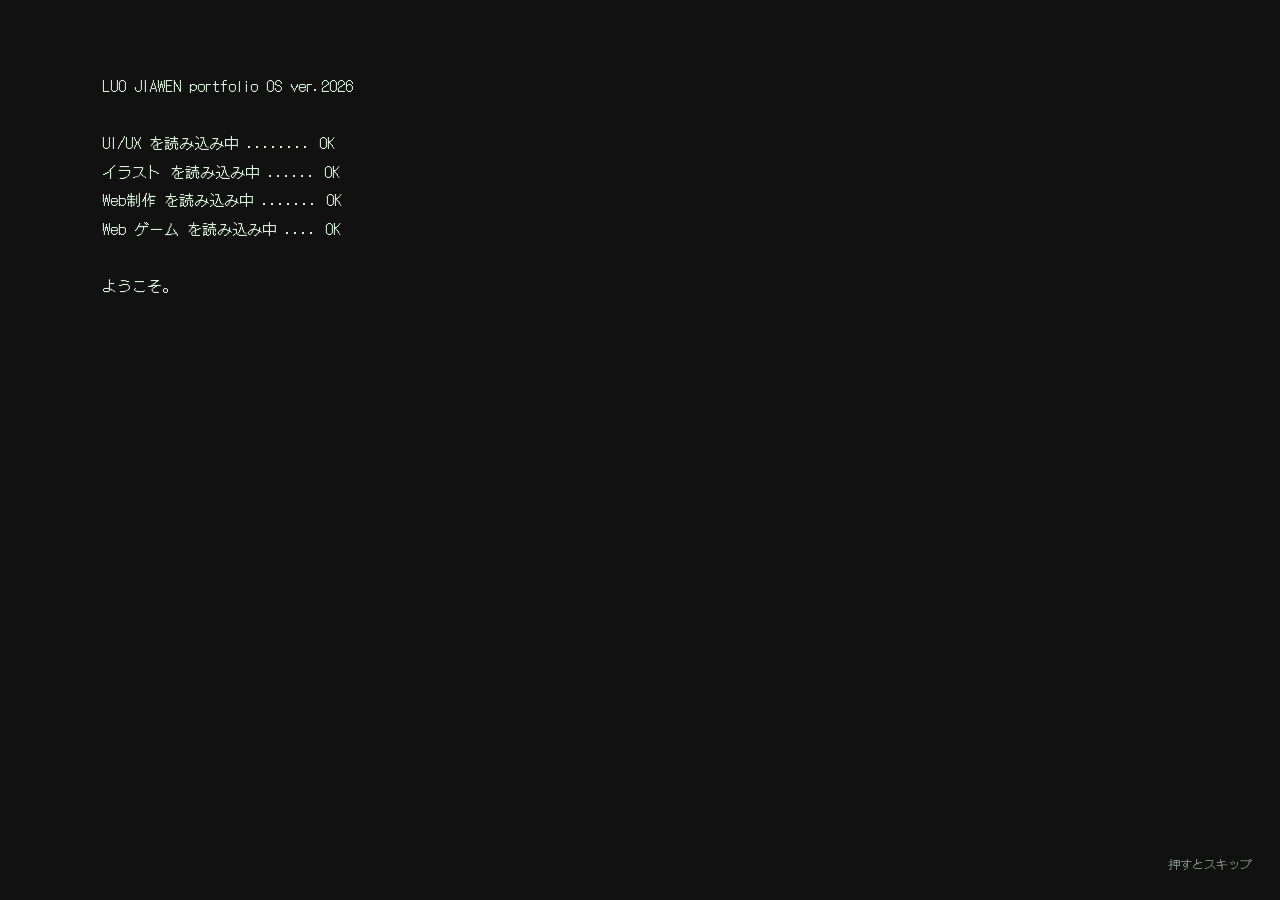
==== commit 09c778db: "Restore demo colours and tone down decorations Back to the reference demo palette (#6f9c96 desktop, " ====
--- a/index.html
+++ b/index.html
@@ -5,7 +5,7 @@
 <meta name="viewport" content="width=device-width, initial-scale=1.0, viewport-fit=cover">
 <title>LUO JIAWEN ポートフォリオ｜UI/UX・イラスト・Web制作</title>
 <meta name="description" content="UI/UXデザイン、イラスト、グラフィック、Web制作を手がける罗嘉雯（ルオ ジアウェン）のポートフォリオ。デザインから実装まで、自分の手でつくっています。">
-<meta name="theme-color" content="#4a7a74">
+<meta name="theme-color" content="#6f9c96">
 
 <!-- SNS でシェアされたときの表示（OGP） -->
 <meta property="og:type" content="website">
@@ -16,7 +16,7 @@
 <meta property="og:image" content="https://huu69769.github.io/portfolio/assets/og.png">
 <meta name="twitter:card" content="summary_large_image">
 
-<link rel="icon" href="data:image/svg+xml,%3Csvg xmlns='http://www.w3.org/2000/svg' viewBox='0 0 32 32' shape-rendering='crispEdges'%3E%3Crect x='4' y='4' width='24' height='17' fill='%23d8d4cb' stroke='%23333' stroke-width='1.4'/%3E%3Crect x='7' y='7' width='18' height='11' fill='%234a7a74'/%3E%3Crect x='6' y='24' width='20' height='4' fill='%23d8d4cb' stroke='%23333'/%3E%3C/svg%3E">
+<link rel="icon" href="data:image/svg+xml,%3Csvg xmlns='http://www.w3.org/2000/svg' viewBox='0 0 32 32' shape-rendering='crispEdges'%3E%3Crect x='4' y='4' width='24' height='17' fill='%23d8d4cb' stroke='%23333' stroke-width='1.4'/%3E%3Crect x='7' y='7' width='18' height='11' fill='%236f9c96'/%3E%3Crect x='6' y='24' width='20' height='4' fill='%23d8d4cb' stroke='%23333'/%3E%3C/svg%3E">
 
 <link rel="preconnect" href="https://fonts.googleapis.com">
 <link rel="preconnect" href="https://fonts.gstatic.com" crossorigin>
@@ -41,6 +41,7 @@
     <h1 class="hello-big">
       <span>HELLO</span> <span>MY NAME IS</span> <span>LUO JIAWEN<span class="cursor" aria-hidden="true"></span></span>
     </h1>
+    <p>UI/UX・イラスト・グラフィックのデザイナーです。<br>人にやさしく、あたたかいデザインを大切にしています。</p>
     <ul class="fields" aria-label="制作領域">
       <li><button class="field" data-open="uiux"><b>UI/UX</b><span>システム設計</span></button></li>
       <li><button class="field" data-open="illust"><b>Illustration</b><span>イラスト制作</span></button></li>
@@ -69,9 +70,9 @@
   <button class="btn tbtn m-only" id="mBack" disabled><span class="tb-ico" aria-hidden="true">◀</span><span>もどる</span></button>
   <button class="btn tbtn m-only" id="mHome"><span class="tb-ico" aria-hidden="true">⌂</span><span>ホーム</span></button>
   <span class="quick" id="quick">
-    <button class="btn tbtn" data-open="works"><span class="tb-ico" data-ico="folder" aria-hidden="true"></span><span>作品</span></button>
-    <button class="btn tbtn" data-open="about"><span class="tb-ico" data-ico="txt" aria-hidden="true"></span><span>私について</span></button>
-    <button class="btn tbtn" data-open="contact"><span class="tb-ico" data-ico="mail" aria-hidden="true"></span><span>お問い合わせ</span></button>
+    <button class="btn tbtn" data-open="works" title="作品"><span class="tb-ico" data-ico="folder" aria-hidden="true"></span><span>作品</span></button>
+    <button class="btn tbtn" data-open="about" title="私について"><span class="tb-ico" data-ico="txt" aria-hidden="true"></span><span>私について</span></button>
+    <button class="btn tbtn" data-open="contact" title="お問い合わせ"><span class="tb-ico" data-ico="mail" aria-hidden="true"></span><span>お問い合わせ</span></button>
   </span>
   <div id="tabs" class="tabs d-only" aria-label="開いているウィンドウ"></div>
   <div class="tray d-only" id="clock" aria-hidden="true"></div>
--- a/assets/css/style.css
+++ b/assets/css/style.css
@@ -3,17 +3,16 @@
    色を変えたいときは、すぐ下の :root の中だけ変えれば全体に反映されます。
    ========================================================================== */
 :root {
-  --desk: #4a7a74;          /* デスクトップの背景色（白い文字が読める濃さ） */
+  --desk: #6f9c96;          /* デスクトップの背景色 */
   --win: #d8d4cb;           /* ウィンドウのグレー */
   --light: #ffffff;
   --hi: #ece9e2;
   --shade: #8a867e;
   --dark: #3a3833;
   --title-a: #4b3263;       /* タイトルバー（アクティブ） */
-  --title-b: #8a5a86;
+  --title-b: #b27aa6;
   --select: #4b3263;        /* 選択色 */
   --accent: #b27aa6;
-  --red: #c2413b;
   --ink: #2a2826;
   --muted: #55524c;
   --bar: 40px;              /* 下のタスクバーの高さ */
@@ -88,7 +87,6 @@
 }
 #boot.done { opacity: 0; pointer-events: none; }
 #boot p { margin: 0; }
-#boot p:last-child::after { content: "_"; animation: blink 1s steps(1) infinite; }
 .boot-skip { position: absolute; bottom: 24px; right: 28px; opacity: .6; font-size: 12px; }
 
 /* ==========================================================================
@@ -128,30 +126,25 @@
 .entry.settle { transition: left .35s steps(6), top .35s steps(6); }
 .ico { position: relative; width: 48px; height: 48px; }
 .ico svg { width: 48px; height: 48px; image-rendering: pixelated; }
-.ico-badge {
-  position: absolute; right: -6px; bottom: -2px;
-  width: 18px; height: 18px; display: grid; place-items: center;
-  background: var(--red); color: #fff; font-style: normal; font-size: 10px;
-  box-shadow: inset -1px -1px #6e1f1b, inset 1px 1px #ee8c87, 0 0 0 1px #2a2826;
-}
 .lbl {
   padding: 1px 4px;
   text-align: center; line-height: 1.35;
-  text-shadow: 1px 1px 0 rgba(0, 0, 0, .7);
+  text-shadow: 1px 1px 0 rgba(0, 0, 0, .55);
 }
 .entry.selected .lbl { background: var(--select); text-shadow: none; outline: 1px dotted #fff; }
 .entry.selected svg { filter: brightness(.8) sepia(.4) hue-rotate(230deg); }
 .entry.dragging { opacity: .7; z-index: 50; cursor: grabbing; }
 
-/* ゲームのアイコン：カーソルを乗せると小さなプレビュー */
+/* ゲームのアイコン：カーソルを乗せると小さなプレビュー（昔のツールチップ風） */
 .preview {
   position: absolute; left: calc(100% - 6px); top: 0; z-index: 5;
-  width: 230px; padding: 4px;
-  color: var(--ink); text-align: left;
+  width: 220px; padding: 3px;
+  background: #ffffe1; border: 1px solid #000;
+  color: #000; text-align: left;
   opacity: 0; visibility: hidden; pointer-events: none;
 }
-.preview img { width: 100%; aspect-ratio: 16 / 10; object-fit: cover; background: #fff; box-shadow: inset 1px 1px var(--shade); }
-.preview span { display: block; padding: 6px 4px 2px; font-family: var(--body); font-size: 12px; line-height: 1.5; }
+.preview img { width: 100%; aspect-ratio: 16 / 10; object-fit: cover; background: #fff; border: 1px solid var(--shade); }
+.preview span { display: block; padding: 4px 2px 1px; font-family: var(--body); font-size: 12px; line-height: 1.5; }
 .preview-left .preview { left: auto; right: calc(100% - 6px); }
 .preview-up .preview { top: auto; bottom: 0; }
 @media (hover: hover) { .entry:hover .preview { opacity: 1; visibility: visible; } }
@@ -209,17 +202,17 @@
 .hello-big > span { display: block; }
 .cursor { display: inline-block; width: .5em; height: .9em; margin-left: .08em; background: var(--title-a); vertical-align: -.08em; animation: blink 1s steps(1) infinite; }
 @keyframes blink { 50% { opacity: 0; } }
-.fields { list-style: none; display: grid; grid-template-columns: repeat(3, 1fr); gap: 8px; margin: 0; padding: 0; }
+.hello > p:not([class]) { margin: 0 0 12px; line-height: 1.8; }
+.fields { list-style: none; display: flex; flex-wrap: wrap; gap: 4px 18px; margin: 0; padding: 0; }
 .field {
-  width: 100%; min-height: 54px;
-  display: flex; flex-direction: column; align-items: flex-start; justify-content: center; gap: 2px;
-  padding: 8px 10px;
-  border: none; background: #fff; text-align: left; cursor: pointer;
-  box-shadow: inset 1px 1px var(--shade), inset -1px -1px var(--light), inset 2px 2px var(--dark), inset -2px -2px var(--hi);
-}
-.field b { font-family: var(--pixel); font-weight: 400; font-size: 15px; color: var(--select); }
+  min-height: 32px; display: inline-flex; align-items: baseline; gap: 6px;
+  padding: 2px; border: none; background: none; text-align: left; cursor: pointer;
+}
+.field b { font-family: var(--pixel); font-weight: 400; font-size: 14px; padding: 0 2px; }
 .field span { font-size: 12px; color: var(--muted); }
-.field:hover b, .field:hover span { background: var(--select); color: #fff; }
+.field b::before { content: "▸ "; color: var(--select); }
+.field:hover b { background: var(--select); color: #fff; }
+.field:hover b::before { color: #fff; }
 .hint { margin: 14px 0 0; font-size: 13px; color: var(--muted); }
 
 /* ---------- フォルダの中身（作品カード） ---------- */
@@ -254,7 +247,6 @@
   background: repeating-linear-gradient(45deg, var(--title-a) 0 12px, #5c4176 12px 24px);
   color: #fff; font-family: var(--pixel); font-size: clamp(16px, 2.6vw, 26px); line-height: 1.3;
 }
-.ph-fake.game { background: repeating-linear-gradient(45deg, var(--red) 0 12px, #d0574f 12px 24px); }
 .card .ph-fake { font-size: 15px; }
 
 /* ---------- Web制作（ブラウザ＋カルーセル） ---------- */
@@ -269,13 +261,11 @@
   overflow: hidden; border: none; background: #e6e2da; cursor: pointer;
 }
 .shot img { width: 100%; height: 100%; object-fit: cover; object-position: top; }
-.shot-play { position: absolute; right: 10px; bottom: 10px; padding: 3px 10px; background: var(--red); color: #fff; font-family: var(--pixel); font-size: 13px; box-shadow: 2px 2px 0 var(--dark); }
 .car-nav { position: absolute; left: 0; right: 0; top: 0; aspect-ratio: 16 / 9; pointer-events: none; display: flex; align-items: center; justify-content: space-between; padding: 0 6px; }
 .car-arrow { pointer-events: auto; width: 34px; min-height: 60px; padding: 0; font-size: 22px; opacity: .95; }
 .car-arrow:active { padding: 1px 0 0 1px; }
 .slide-info { padding: 12px 6px 4px; }
-.slide-kind { display: inline-block; margin: 0 0 6px; padding: 1px 8px; background: var(--select); color: #fff; font-family: var(--pixel); font-size: 12px; }
-.slide-kind.game { background: var(--red); }
+.slide-kind { margin: 0 0 4px; font-family: var(--pixel); font-size: 12px; color: var(--muted); }
 .slide-info h3 { margin: 0 0 4px; font-family: var(--pixel); font-weight: 400; font-size: 18px; }
 .slide-info p { margin: 0 0 6px; font-size: 13.5px; line-height: 1.75; }
 .slide-info .role { font-size: 12.5px; color: var(--muted); }
@@ -285,19 +275,17 @@
 .dots { display: flex; justify-content: center; gap: 2px; margin-top: 6px; }
 .dot { width: 32px; height: 32px; display: grid; place-items: center; padding: 0; border: 0; background: none; cursor: pointer; }
 .dot::before { content: ""; width: 12px; height: 12px; border: 1px solid var(--dark); background: #fff; }
-.dot.game::before { border-color: var(--red); border-radius: 50%; }
 .dot[aria-current="true"]::before { background: var(--select); }
-.dot.game[aria-current="true"]::before { background: var(--red); }
 
 /* ---------- Web ゲーム ---------- */
 .g-title { display: grid; gap: 16px; }
 .g-shot { display: block; width: 100%; padding: 3px; border: none; aspect-ratio: 16 / 10; overflow: hidden; }
 .g-shot img { width: 100%; height: 100%; object-fit: cover; }
 button.g-shot { cursor: pointer; }
-.g-ctrl { display: inline-block; margin: 0 0 8px; padding: 1px 8px; background: var(--dark); color: #fff; font-family: var(--pixel); font-size: 12px; }
+.g-ctrl { margin: 0 0 6px; font-family: var(--pixel); font-size: 12px; color: var(--muted); }
 .g-meta h3 { margin: 0 0 6px; font-family: var(--pixel); font-weight: 400; font-size: clamp(22px, 3vw, 30px); line-height: 1.25; }
 .g-meta p { margin: 0 0 4px; line-height: 1.75; font-size: 14px; }
-.g-pc { margin-top: 12px !important; padding: 10px 12px; background: #fff7d6; border: 1px dashed var(--dark); font-family: var(--pixel); font-size: 15px; }
+.g-pc { margin-top: 12px !important; padding: 8px 10px; background: var(--hi); border: 1px solid var(--shade); font-family: var(--pixel); font-size: 14px; }
 .g-play { display: flex; flex-direction: column; gap: 10px; height: 100%; }
 .g-stage { position: relative; width: 100%; height: clamp(260px, calc(100vh - 250px), 600px); height: clamp(260px, calc(100dvh - 250px), 600px); padding: 3px; overflow: hidden; }
 .g-stage iframe { display: block; width: 100%; height: 100%; border: 0; background: #f6f1e7; }
@@ -342,7 +330,6 @@
 .about { display: grid; grid-template-columns: 120px 1fr; gap: 18px; align-items: start; }
 .about-photo { margin: 0; }
 .about-photo img { width: 120px; aspect-ratio: 1; object-fit: cover; padding: 3px; background: #fff; box-shadow: inset 1px 1px var(--shade), inset -1px -1px var(--light), inset 2px 2px var(--dark); }
-.kicker { margin: 0 0 4px; font-family: var(--pixel); font-size: 12px; color: var(--accent); letter-spacing: .15em; }
 .about-name { margin: 0 0 10px; font-family: var(--pixel); font-weight: 400; font-size: 20px; }
 .about p { margin: 0 0 10px; font-size: 14px; line-height: 1.85; }
 .exp { margin-top: 16px; padding: 12px 14px; }
@@ -374,8 +361,11 @@
 }
 .start { flex: none; font-weight: 700; padding: 4px 10px; }
 .start svg { width: 18px; height: 18px; }
-.quick { display: flex; gap: 4px; flex: none; padding: 0 6px 0 4px; margin-right: 2px; box-shadow: 1px 0 var(--light), 2px 0 0 0 transparent, inset -1px 0 var(--shade); }
+/* クイック起動（アイコンだけの小さなボタン） */
+.quick { display: flex; gap: 2px; flex: none; padding: 0 6px 0 6px; margin: 0 2px; box-shadow: inset 1px 0 var(--shade), inset 2px 0 var(--light), inset -2px 0 var(--shade), inset -1px 0 var(--light); }
 .tbtn { padding: 4px 10px; font-size: 13px; }
+.quick .tbtn { width: 30px; padding: 0; }
+.quick .tbtn span:last-child { position: absolute; width: 1px; height: 1px; overflow: hidden; clip: rect(0 0 0 0); white-space: nowrap; }
 .tb-ico { display: inline-flex; }
 .tb-ico svg { width: 16px; height: 16px; }
 .tabs { flex: 1; min-width: 0; display: flex; gap: 4px; overflow: hidden; }
@@ -402,10 +392,7 @@
 .sm-sep { height: 2px; margin: 4px 2px; box-shadow: inset 0 1px var(--shade), inset 0 -1px var(--light); }
 
 /* 中くらいの画面ではタスクバーの文字を省略 */
-@media (min-width: 721px) and (max-width: 1020px) {
-  .quick .tbtn span:last-child { display: none; }
-  .quick .tbtn { padding: 4px 8px; }
-}
+.menubar { display: flex; gap: 14px; flex: none; padding: 3px 8px; font-family: var(--pixel); font-size: 13px; color: #555; }
 
 /* ==========================================================================
    スマホ：携帯ゲーム機・PDA のような形
@@ -427,11 +414,11 @@
   .is-welcome .sbtn { display: none; }
   .is-welcome .titlebar { cursor: default; }
   .is-welcome .sheet-body { padding: 14px 14px 16px; }
-  .hello-big { font-size: 38px; margin-bottom: 14px; }
-  .fields { gap: 6px; }
-  .field { padding: 6px; min-height: 56px; }
-  .field b { font-size: 13px; }
-  .field span { font-size: 11px; }
+  .hello-big { font-size: 34px; margin-bottom: 12px; }
+  .hello-small { display: none; }
+  .hello > p:not([class]) { font-size: 13.5px; line-height: 1.7; }
+  .fields { gap: 0 14px; }
+  .field { min-height: 44px; align-items: center; }
   .is-welcome .row .btn { flex: 1; min-height: 44px; }
   .hint { display: none; }
 
@@ -474,6 +461,9 @@
     font-size: 11px; letter-spacing: -.03em;
   }
   .tbtn span:last-child { white-space: nowrap; }
+  .quick .tbtn { width: auto; padding: 3px 2px; }
+  .quick .tbtn span:last-child { position: static; width: auto; height: auto; overflow: visible; clip: auto; }
+  .menubar { display: none; }
   .tb-ico { font-size: 16px; line-height: 1; }
   .tb-ico svg { width: 20px; height: 20px; }
   .tbtn:active { padding: 4px 2px 2px; }
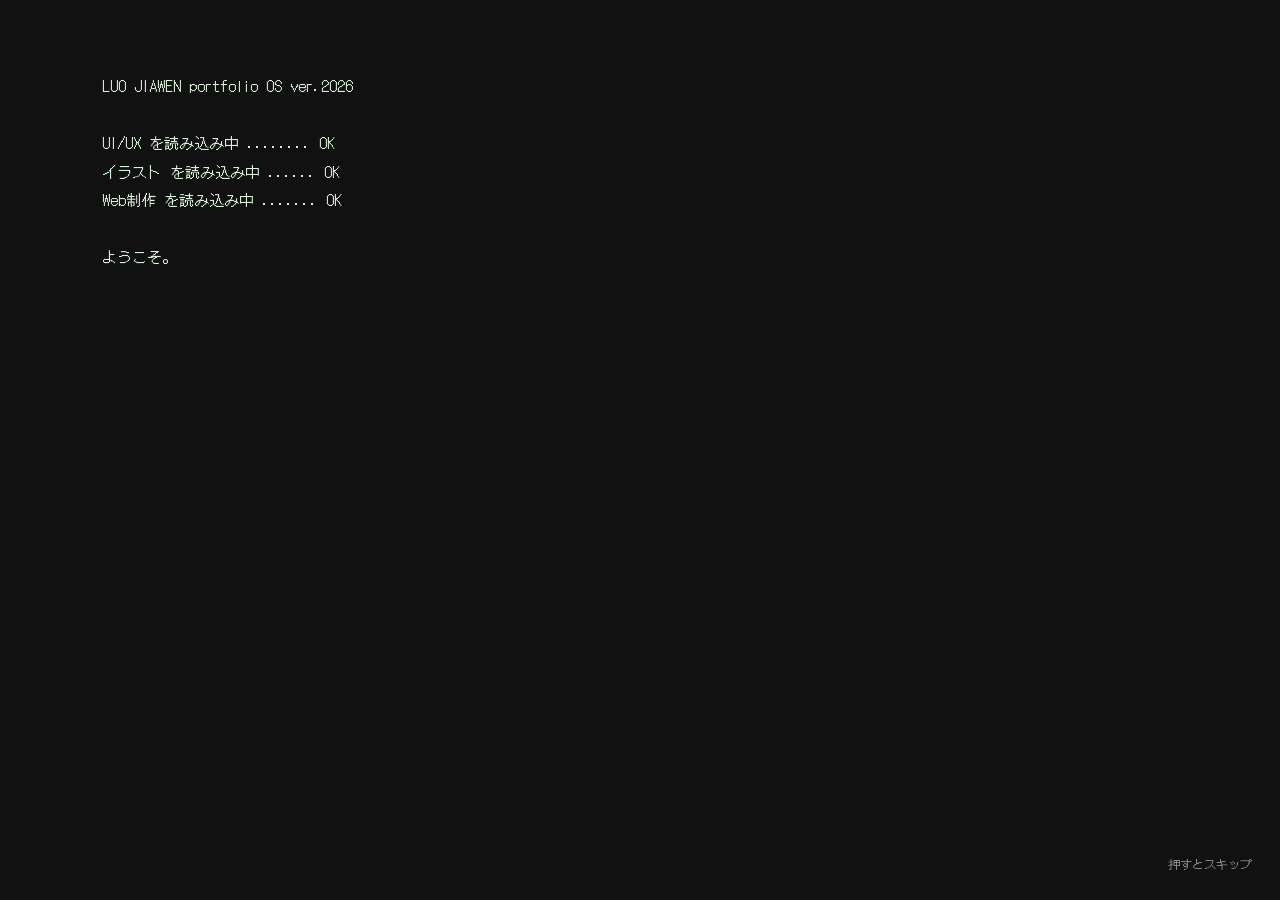
==== commit db9d96be: "Unify button styles and feature シフト手帳 as the first web work All buttons now share one style (no bold" ====
--- a/index.html
+++ b/index.html
@@ -43,15 +43,14 @@
     </h1>
     <p>UI/UX・イラスト・グラフィックのデザイナーです。<br>人にやさしく、あたたかいデザインを大切にしています。</p>
     <ul class="fields" aria-label="制作領域">
-      <li><button class="field" data-open="uiux"><b>UI/UX</b><span>システム設計</span></button></li>
-      <li><button class="field" data-open="illust"><b>Illustration</b><span>イラスト制作</span></button></li>
-      <li><button class="field" data-open="univ"><b>Graphic</b><span>大学時代の作品</span></button></li>
+      <li><b>UI/UX</b> システム設計</li>
+      <li><b>Illustration</b> イラスト制作</li>
+      <li><b>Graphic</b> 大学時代の作品</li>
     </ul>
     <div class="row">
-      <button class="btn btn-main" data-open="works">作品を見る</button>
+      <button class="btn" data-open="works">作品を見る</button>
       <button class="btn" data-open="contact">お問い合わせ</button>
     </div>
-    <p class="hint">アイコンを選ぶと、作品が開きます。</p>
   </div>
 
   <!-- デスクトップのアイコン（中身は assets/js/data.js の DESK から作られます） -->
--- a/assets/css/style.css
+++ b/assets/css/style.css
@@ -67,10 +67,7 @@
 }
 .btn.pressed { background: #e6e3dc; }
 .btn:disabled { color: #8d8a83; cursor: default; }
-/* いちばん押してほしいボタン（Win98 の「既定のボタン」風に黒い外枠） */
-.btn-main { outline: 1px solid var(--ink); outline-offset: 0; font-weight: 700; }
 :focus-visible { outline: 1px dotted var(--ink); outline-offset: -5px; }
-.btn-main:focus-visible { outline: 1px dotted var(--ink); }
 .desktop > .icons :focus-visible { outline: 1px dotted #fff; outline-offset: 1px; }
 .row { display: flex; flex-wrap: wrap; gap: 10px; margin-top: 16px; }
 
@@ -128,7 +125,7 @@
 .ico svg { width: 48px; height: 48px; image-rendering: pixelated; }
 .lbl {
   padding: 1px 4px;
-  text-align: center; line-height: 1.35;
+  text-align: center; line-height: 1.35; white-space: pre-line;
   text-shadow: 1px 1px 0 rgba(0, 0, 0, .55);
 }
 .entry.selected .lbl { background: var(--select); text-shadow: none; outline: 1px dotted #fff; }
@@ -203,17 +200,8 @@
 .cursor { display: inline-block; width: .5em; height: .9em; margin-left: .08em; background: var(--title-a); vertical-align: -.08em; animation: blink 1s steps(1) infinite; }
 @keyframes blink { 50% { opacity: 0; } }
 .hello > p:not([class]) { margin: 0 0 12px; line-height: 1.8; }
-.fields { list-style: none; display: flex; flex-wrap: wrap; gap: 4px 18px; margin: 0; padding: 0; }
-.field {
-  min-height: 32px; display: inline-flex; align-items: baseline; gap: 6px;
-  padding: 2px; border: none; background: none; text-align: left; cursor: pointer;
-}
-.field b { font-family: var(--pixel); font-weight: 400; font-size: 14px; padding: 0 2px; }
-.field span { font-size: 12px; color: var(--muted); }
-.field b::before { content: "▸ "; color: var(--select); }
-.field:hover b { background: var(--select); color: #fff; }
-.field:hover b::before { color: #fff; }
-.hint { margin: 14px 0 0; font-size: 13px; color: var(--muted); }
+.fields { list-style: none; display: flex; flex-wrap: wrap; gap: 2px 20px; margin: 0; padding: 8px 0 0; border-top: 1px solid var(--shade); box-shadow: 0 -1px 0 var(--light) inset; font-size: 12.5px; color: var(--muted); }
+.fields b { font-family: var(--pixel); font-weight: 400; font-size: 14px; color: var(--ink); margin-right: 4px; }
 
 /* ---------- フォルダの中身（作品カード） ---------- */
 .filters { display: flex; flex-wrap: wrap; gap: 6px; margin: 0 0 18px; }
@@ -359,7 +347,7 @@
   display: flex; align-items: center; gap: 4px;
   padding: 4px;
 }
-.start { flex: none; font-weight: 700; padding: 4px 10px; }
+.start { flex: none; padding: 4px 10px; }
 .start svg { width: 18px; height: 18px; }
 /* クイック起動（アイコンだけの小さなボタン） */
 .quick { display: flex; gap: 2px; flex: none; padding: 0 6px 0 6px; margin: 0 2px; box-shadow: inset 1px 0 var(--shade), inset 2px 0 var(--light), inset -2px 0 var(--shade), inset -1px 0 var(--light); }
@@ -417,10 +405,8 @@
   .hello-big { font-size: 34px; margin-bottom: 12px; }
   .hello-small { display: none; }
   .hello > p:not([class]) { font-size: 13.5px; line-height: 1.7; }
-  .fields { gap: 0 14px; }
-  .field { min-height: 44px; align-items: center; }
+  .fields { gap: 2px 14px; }
   .is-welcome .row .btn { flex: 1; min-height: 44px; }
-  .hint { display: none; }
 
   /* アイコンはホーム画面のアプリ一覧に */
   .icons { position: static; display: grid; grid-template-columns: repeat(3, minmax(0, 1fr)); gap: 4px; padding: 14px 8px 24px; pointer-events: auto; }
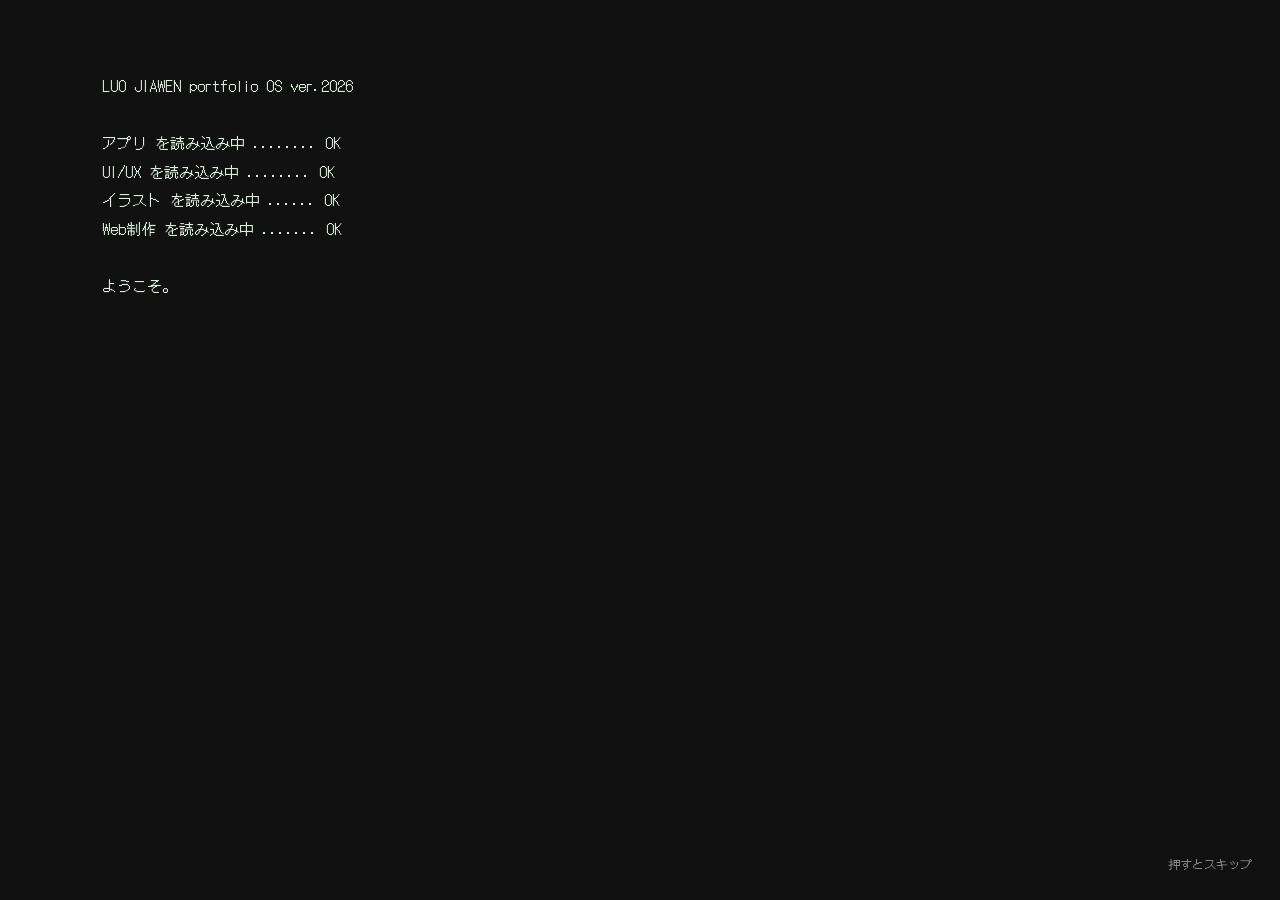
==== commit 41bcb4c7: "Update welcome intro text and sharing preview image Co-Authored-By: Claude Opus 5.5 <noreply@anthrop" ====
--- a/index.html
+++ b/index.html
@@ -41,7 +41,7 @@
     <h1 class="hello-big">
       <span>HELLO</span> <span>MY NAME IS</span> <span>LUO JIAWEN<span class="cursor" aria-hidden="true"></span></span>
     </h1>
-    <p>UI/UX・イラスト・グラフィックのデザイナーです。<br>人にやさしく、あたたかいデザインを大切にしています。</p>
+    <p>使う人が、どんな場面で、何に困っているのか。<br>そこから考えて、デザインやWebサイト、<span class="nb">ツールを形にしています。</span></p>
     <ul class="fields" aria-label="制作領域">
       <li><b>UI/UX</b> システム設計</li>
       <li><b>Illustration</b> イラスト制作</li>
--- a/assets/css/style.css
+++ b/assets/css/style.css
@@ -200,6 +200,7 @@
 .cursor { display: inline-block; width: .5em; height: .9em; margin-left: .08em; background: var(--title-a); vertical-align: -.08em; animation: blink 1s steps(1) infinite; }
 @keyframes blink { 50% { opacity: 0; } }
 .hello > p:not([class]) { margin: 0 0 12px; line-height: 1.8; }
+.nb { display: inline-block; }   /* 途中で改行しないまとまり */
 .fields { list-style: none; display: flex; flex-wrap: wrap; gap: 2px 20px; margin: 0; padding: 8px 0 0; border-top: 1px solid var(--shade); box-shadow: 0 -1px 0 var(--light) inset; font-size: 12.5px; color: var(--muted); }
 .fields b { font-family: var(--pixel); font-weight: 400; font-size: 14px; color: var(--ink); margin-right: 4px; }
 
@@ -257,7 +258,9 @@
 .slide-info h3 { margin: 0 0 4px; font-family: var(--pixel); font-weight: 400; font-size: 18px; }
 .slide-info p { margin: 0 0 6px; font-size: 13.5px; line-height: 1.75; }
 .slide-info .role { font-size: 12.5px; color: var(--muted); }
-.tags { display: flex; flex-wrap: wrap; gap: 6px; margin: 6px 0 0; padding: 0; list-style: none; }
+.tech { display: flex; flex-wrap: wrap; align-items: center; gap: 6px; margin: 6px 0 0; }
+.tech-label { font-family: var(--pixel); font-size: 12px; color: var(--muted); }
+.tags { display: flex; flex-wrap: wrap; gap: 6px; margin: 0; padding: 0; list-style: none; }
 .tags li { padding: 1px 8px; border: 1px solid var(--select); color: var(--select); font-family: var(--pixel); font-size: 11px; }
 .slide-actions { display: flex; flex-wrap: wrap; gap: 10px; margin-top: 12px; }
 .dots { display: flex; justify-content: center; gap: 2px; margin-top: 6px; }
@@ -292,6 +295,26 @@
 .g-tools { display: flex; flex-wrap: wrap; gap: 8px; }
 .sheet.maxed .g-stage { flex: 1; height: auto; min-height: 0; }
 
+/* ---------- Web制作のサイトを見るウィンドウ ---------- */
+.site-frame { padding: 2px; }
+.site-frame iframe { display: block; width: 100%; height: clamp(320px, calc(100vh - 230px), 760px); height: clamp(320px, calc(100dvh - 230px), 760px); border: 0; background: #fff; }
+
+/* ---------- アプリ（スマホの形のウィンドウ） ---------- */
+.app-layout { display: flex; flex-wrap: wrap; gap: 18px; align-items: flex-start; }
+.phone {
+  flex: none; padding: 12px 8px 14px;
+  background: var(--dark); border-radius: 28px;
+  box-shadow: inset 0 0 0 2px #55524c, 3px 4px 0 rgba(0, 0, 0, .25);
+}
+.phone iframe {
+  display: block; width: 375px; height: clamp(420px, calc(100vh - 200px), 720px); height: clamp(420px, calc(100dvh - 200px), 720px);
+  border: 0; border-radius: 16px; background: #fff;
+}
+.app-info { flex: 1; min-width: 220px; padding-top: 4px; }
+.app-info h3 { margin: 0 0 6px; font-family: var(--pixel); font-weight: 400; font-size: 22px; }
+.app-info p { margin: 0 0 8px; font-size: 13.5px; line-height: 1.8; }
+.app-info .role { font-size: 12.5px; color: var(--muted); }
+
 /* ---------- 画像ビューア ---------- */
 .viewer { display: flex; flex-direction: column; gap: 10px; }
 .v-stage {
@@ -303,8 +326,33 @@
   touch-action: pan-y;
 }
 .v-stage img { max-width: 100%; max-height: 100%; width: auto; height: auto; }
+/* 100% のときは、縦長の画像も含めて全体がウィンドウに収まるように（マス目の大きさを枠いっぱいに固定） */
+.v-stage:not(.zoomed):not(.tall) { grid-template: 100% / 100%; }
 .v-stage.tall { place-items: start center; }
 .v-stage.tall img { max-height: none; width: min(100%, 860px); }
+.v-stage img { cursor: zoom-in; }
+/* 拡大中：画像を実際の大きさで。ドラッグ・スクロールで動かす */
+.v-stage.zoomed { place-items: start start; touch-action: pan-x pan-y; cursor: grab; }
+.v-stage.zoomed img { max-width: none; max-height: none; margin: auto; cursor: zoom-out; }
+.v-stage.zoomed.dragging, .v-stage.zoomed.dragging img { cursor: grabbing; }
+/* 表示倍率のバー（Win98 のトラックバー風） */
+.v-zoombar { display: flex; align-items: center; gap: 4px; flex: none; font-family: var(--pixel); font-size: 12px; }
+.v-zoombar label { margin-right: 2px; color: var(--muted); }
+.vz-btn { width: 24px; min-height: 22px; padding: 0; font-size: 13px; }
+.vz-btn:active { padding: 1px 0 0 1px; }
+.vz-out { min-width: 3.4em; text-align: right; }
+.vz-range { -webkit-appearance: none; appearance: none; width: 140px; height: 24px; margin: 0; background: transparent; cursor: pointer; }
+.vz-range::-webkit-slider-runnable-track { height: 4px; background: var(--win); box-shadow: inset 1px 1px var(--shade), inset -1px -1px var(--light), inset 2px 2px var(--dark); }
+.vz-range::-moz-range-track { height: 4px; background: var(--win); box-shadow: inset 1px 1px var(--shade), inset -1px -1px var(--light), inset 2px 2px var(--dark); }
+.vz-range::-webkit-slider-thumb {
+  -webkit-appearance: none; width: 11px; height: 20px; margin-top: -8px; border: 0; background: var(--win);
+  box-shadow: inset -1px -1px var(--dark), inset 1px 1px var(--light), inset -2px -2px var(--shade), inset 2px 2px var(--hi);
+}
+.vz-range::-moz-range-thumb {
+  width: 11px; height: 20px; border: 0; border-radius: 0; background: var(--win);
+  box-shadow: inset -1px -1px var(--dark), inset 1px 1px var(--light), inset -2px -2px var(--shade), inset 2px 2px var(--hi);
+}
+.vz-range:focus-visible { outline: 1px dotted var(--ink); outline-offset: 2px; }
 .v-bar { display: flex; align-items: center; justify-content: space-between; gap: 8px; font-family: var(--pixel); font-size: 13px; }
 .v-cap { flex: 1; margin: 0; text-align: center; line-height: 1.5; }
 .v-count { display: inline-block; margin-left: 10px; }
@@ -435,8 +483,27 @@
   .dot { width: 44px; height: 44px; }
   .v-stage { height: 54dvh; }
   .v-thumb { flex-basis: 66px; height: 48px; }
+  .v-bar { flex-wrap: wrap; }
+  .v-cap { order: -1; flex-basis: 100%; }
+  .v-zoombar { order: 1; flex: 1 1 100%; justify-content: center; }
+  .v-zoombar label { display: none; }
+  .vz-btn { width: 44px; }
+  .vz-range { flex: 1; height: 44px; }
+  .vz-range::-webkit-slider-thumb { width: 18px; height: 30px; margin-top: -13px; }
+  .vz-range::-moz-range-thumb { width: 18px; height: 30px; }
   .g-play .g-stage { flex: 1; height: auto; min-height: 320px; }
   .sheet-body:has(.g-play) { display: flex; flex-direction: column; padding: 8px; }
+  /* サイトもスマホの画面いっぱいに */
+  .site-win .sheet-body { display: flex; flex-direction: column; padding: 8px; }
+  .site-win .site-frame { flex: 1; display: flex; }
+  .site-win .site-frame iframe { flex: 1; height: auto; }
+  .site-win .addr > span:first-child, .site-win .site-repo { display: none; }
+  /* アプリはスマホの画面いっぱいに */
+  .app-win .sheet-body { display: flex; padding: 0; }
+  .app-win .app-layout { flex: 1; display: flex; flex-wrap: nowrap; align-items: stretch; gap: 0; }
+  .app-win .phone { flex: 1; display: flex; padding: 0; border-radius: 0; background: #fff; box-shadow: none; }
+  .app-win .phone iframe { flex: 1; width: 100%; height: auto; border-radius: 0; }
+  .app-win .app-info, .app-win .sheet-foot { display: none; }
 
   /* 下のバーは「もどる・ホーム・作品・私について・お問い合わせ」 */
   .taskbar { gap: 3px; padding: 4px 4px calc(4px + env(safe-area-inset-bottom)); }
